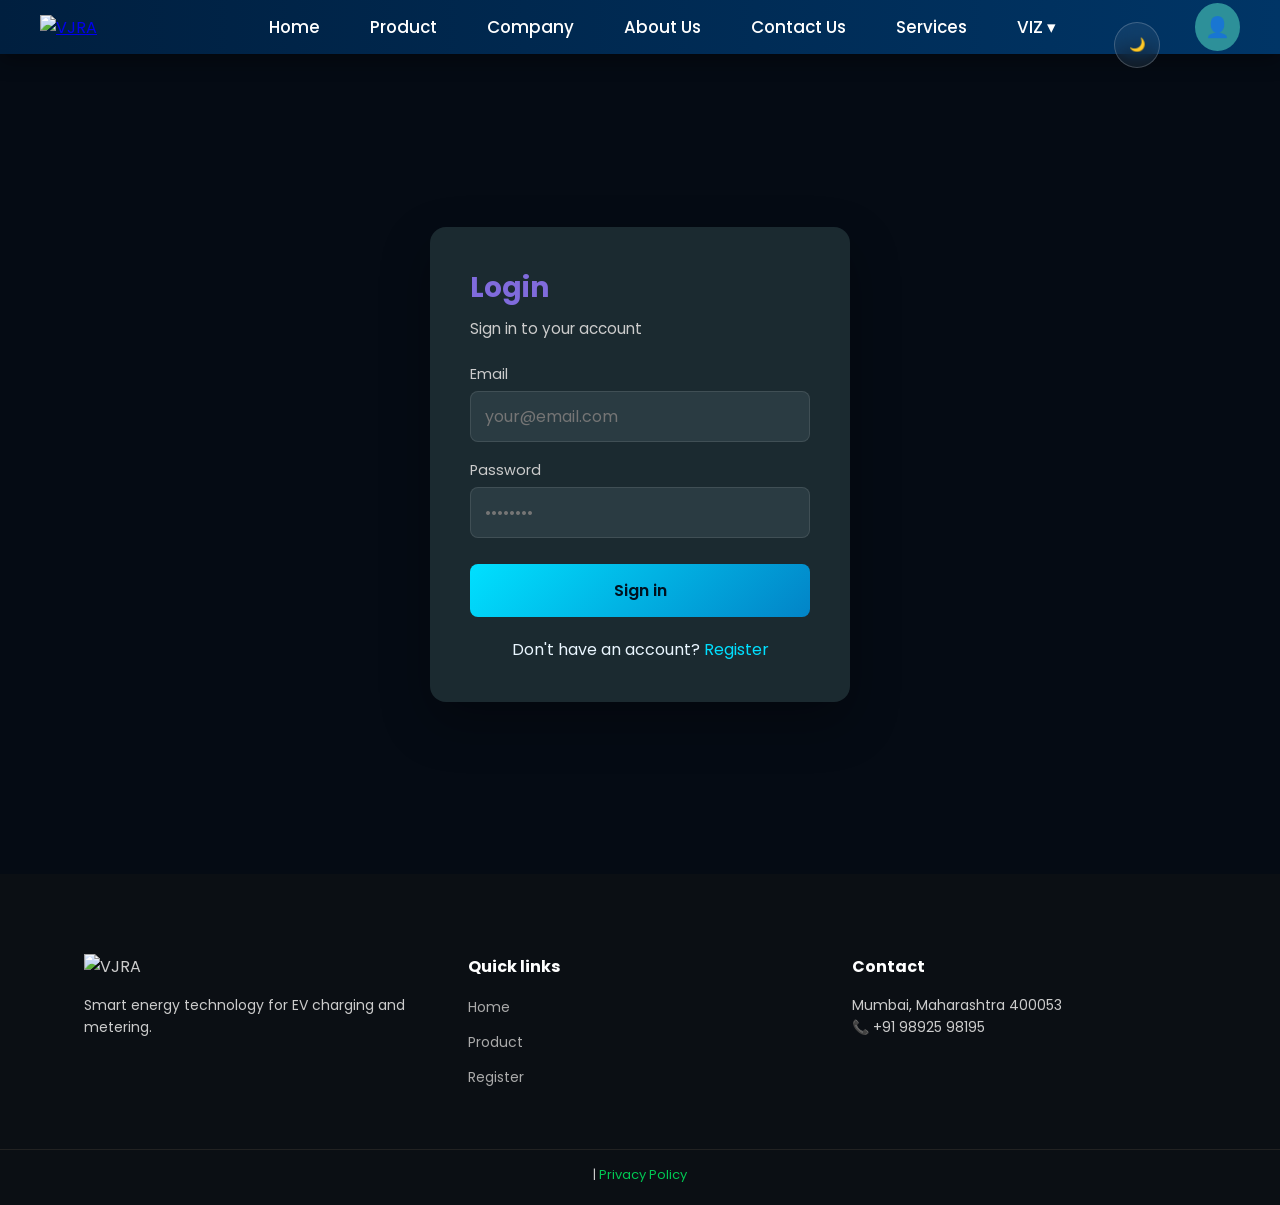
==== login.html @ e070938b "Add files via upload" ====
<!DOCTYPE html>
<html lang="en">
<head>
  <meta charset="UTF-8">
  <title>Login – VJRA Technologies</title>
  <meta name="viewport" content="width=device-width, initial-scale=1.0">
  <link href="https://fonts.googleapis.com/css2?family=Poppins:wght@300;400;600;700&display=swap" rel="stylesheet">
  <link rel="stylesheet" href="style.css">
  <style>
    .auth-page { min-height: calc(100vh - 80px); display: flex; align-items: center; justify-content: center; padding: 40px 20px; }
    .auth-box { width: 100%; max-width: 420px; background: var(--contact-box-bg); padding: 40px; border-radius: 16px; box-shadow: 0 20px 50px rgba(0,0,0,0.3); }
    .auth-box h1 { color: var(--contact-heading); margin-bottom: 8px; font-size: 1.75rem; }
    .auth-box p.sub { color: var(--contact-text); margin-bottom: 24px; font-size: 0.95rem; }
    .auth-box label { display: block; color: var(--contact-text); margin-bottom: 6px; font-size: 0.9rem; }
    .auth-box input { width: 100%; padding: 12px 14px; margin-bottom: 18px; border: 1px solid rgba(255,255,255,0.1); border-radius: 8px; background: var(--contact-input-bg); color: var(--contact-input-text); font-size: 1rem; box-sizing: border-box; }
    .auth-box input:focus { outline: none; border-color: var(--accent); }
    .auth-box button[type="submit"] { width: 100%; padding: 14px; border: none; border-radius: 8px; background: linear-gradient(135deg, #00e0ff, #0284c7); color: #00111f; font-weight: 600; font-size: 1rem; cursor: pointer; margin-top: 8px; }
    .auth-box button[type="submit"]:hover { opacity: 0.95; }
    .auth-link { text-align: center; margin-top: 20px; }
    .auth-link a { color: var(--accent); text-decoration: none; }
    .auth-link a:hover { text-decoration: underline; }
  </style>
</head>
<body>

<nav class="navbar">
  <div class="nav-left">
    <a href="index.html"><img src="./assets/logo.png" class="logo" alt="VJRA"></a>
    <ul class="nav-menu">
      <li><a href="index.html">Home</a></li>
      <li><a href="product.html">Product</a></li>
      <li><a href="#">Company</a></li>
      <li><a href="index.html#about">About Us</a></li>
      <li><a href="index.html#contact">Contact Us</a></li>
      <li><a href="index.html#services">Services</a></li>
      <li class="dropdown">
        <span class="drop-btn">VIZ ▾</span>
        <ul class="dropdown-menu">
          <li><a href="product.html#card">⚡ Charging Solution</a></li>
          <li><a href="product.html#card">📊 Smart Meter</a></li>
        </ul>
      </li>
    </ul>
    <div class="mobile-hamburger" id="hamburger"><span></span><span></span><span></span></div>
  </div>
  <button id="themeToggle" class="theme-toggle">🌙</button>
  <div class="user-menu">
    <span class="user-icon">👤</span>
    <div class="user-dropdown">
      <a href="login.html">🔐 Login</a>
      <a href="register.html">📝 Register</a>
    </div>
  </div>
</nav>

<main class="auth-page">
  <div class="auth-box">
    <h1>Login</h1>
    <p class="sub">Sign in to your account</p>
    <form action="#" method="post">
      <label for="login-email">Email</label>
      <input type="email" id="login-email" name="email" placeholder="your@email.com" required>
      <label for="login-password">Password</label>
      <input type="password" id="login-password" name="password" placeholder="••••••••" required>
      <button type="submit">Sign in</button>
    </form>
    <p class="auth-link">Don't have an account? <a href="register.html">Register</a></p>
  </div>
</main>

<footer class="footer">
  <div class="footer-container">
    <div class="footer-col">
      <img src="assets/logo.png" alt="VJRA" class="footer-logo" style="height:50px">
      <p>Smart energy technology for EV charging and metering.</p>
    </div>
    <div class="footer-col">
      <h4>Quick links</h4>
      <ul>
        <li><a href="index.html">Home</a></li>
        <li><a href="product.html">Product</a></li>
        <li><a href="register.html">Register</a></li>
      </ul>
    </div>
    <div class="footer-col">
      <h4>Contact</h4>
      <p>Mumbai, Maharashtra 400053<br>📞 +91 98925 98195</p>
    </div>
  </div>
  <div class="footer-bottom"><p>| <a href="#">Privacy Policy</a></p></div>
</footer>

<script src="navbar.js"></script>
</body>
</html>
---- style.css ----
/* ===== THEME VARIABLES ===== */
:root{
  --bg-main: #050b14;
  --bg-secondary: #020b1d;
  --bg-card: rgba(255,255,255,0.06);
  --text-main: #eaf6ff;
  --accent: #00e0ff;
  --nav-bg: linear-gradient(90deg,#001f3f,#003566);
  --nav-text: #ffffff;
  --footer-bg: #0b0f14;
  --footer-text: #ccc;
  --footer-heading: #ffffff;
  --footer-link: #aaa;
  --footer-link-hover: #00c853;
  --footer-border: #222;
  --contact-bg: transparent;
  --contact-text: #ccc;
  --contact-heading: #806bdc;
  --contact-box-bg: #1b2a30;
  --contact-input-bg: #2a3b42;
  --contact-input-text: #ffffff;
}


body.light{
  --bg-main: #f4f6f8;
  --bg-secondary: #ffffff;
  --bg-card: #ffffff;
  --text-main: #111111;
  --accent: #2d7ef7;
  --nav-bg: #ffffff;
  --nav-text: #111111;
  --footer-bg: #f1f3f5;
  --footer-text: #333;
  --footer-heading: #111;
  --footer-link: #555;
  --footer-link-hover: #2d7ef7;
  --footer-border: #ddd;
  --contact-bg: #f4f6f8;
  --contact-text: #444;
  --contact-heading: #2d7ef7;
  --contact-box-bg: #ffffff;
  --contact-input-bg: #eef2f6;
  --contact-input-text: #111111;

}
*{
  margin:0;
  padding:0;
  box-sizing:border-box;
  font-family:'Poppins',sans-serif;
}

body{
  background: var(--bg-main);
  color: var(--text-main);
}


/* HERO */
.hero{
  height:100vh;
  background:linear-gradient(135deg,#020b1d,#06204a);
}

.navbar{
  position: sticky;
  top: 0;
  z-index: 1000;
  padding: 12px 40px;
  display: flex;
  align-items: center;
  justify-content: space-between;
  background: var(--nav-bg);
   box-shadow: 0 6px 20px rgba(0,0,0,0.4);
}         

  
.nav-left{
  display:flex;
  align-items:center;
  gap:150px;   /* clean spacing between logo & menu */
}


/* LOGO */
.logo{
  height:60px;   /* reduced */
}
.nav-menu{
  list-style:none;
  display:flex;
  gap:50px;
  margin-left:22px;   
  align-items:center;
}

/* LINKS */

.nav-menu li a,
.drop-btn{
  color: var(--nav-text);
  text-decoration: none;
 font-size:1.05rem;
  font-weight:500;
 padding:8px 0; 
  transition:color 0.3s ease;
}

.nav-menu li a:hover,
.drop-btn:hover{
  color: var(--accent);
}


/* DROPDOWN */
.dropdown{
  position:relative;
}

.dropdown-menu{
  position:absolute;
  top:34px;
  left:0;
  background:rgba(0,0,0,0.75);
  backdrop-filter:blur(15px);
  border-radius:12px;
  padding:12px 0;
  width:220px;
  opacity:0;
  transform:translateY(10px);
  pointer-events:none;
  transition:0.4s ease;
}

.dropdown-menu li a{
  color: var(--nav-text);
 text-decoration:none;
}

.dropdown-menu li a:hover{
  color:#00e0ff;
}


.dropdown:hover .dropdown-menu{
  opacity:1;
  transform:translateY(0);
  pointer-events:auto;
}

/* TOGGLE BUTTON */
.theme-toggle {
  position: fixed;
  top: 22px;
  right: 120px;
  width: 46px;
  height: 46px;
  border-radius: 50%;
  background: var(--bg-card);
  backdrop-filter: blur(12px);
  border: 1px solid rgba(255,255,255,0.2);
  display: flex;
  align-items: center;
  justify-content: center;
  cursor: pointer;
  z-index: 2000;
  transition: 0.35s ease;
}

/* ICON STYLE */
.theme-toggle i {
  font-size: 20px;
  color: var(--accent);
  transition: 0.35s ease;
}

/* HOVER EFFECT */
.theme-toggle:hover {
  transform: scale(1.1);
  box-shadow: 0 0 18px rgba(0,224,255,0.6);
}

/* LIGHT MODE LOOK */
body.light .theme-toggle {
  background: #ffffff;
  border: 1px solid #ddd;
}

body.light .theme-toggle i {
  color: #2d7ef7;
}



/* USER LOGIN */
.user-menu{
  
  position:relative;
}

.user-icon{
  font-size:20px;
  cursor:pointer;
  color: var(--accent);
                 /* HIGH contrast */
  background:rgb(45, 144, 153);
  padding:10px;
  border-radius:50%;
  transition:0.3s ease;
}

.user-icon:hover{
  background:rgba(0,224,255,0.35);
  transform:scale(1.1);
}


.user-dropdown{
  position:absolute;
  right:0;
  top:38px;
  background:rgba(0, 0, 0, 0.75);
  backdrop-filter:blur(15px);
  border-radius:14px;
  padding:10px 0;
  width:160px;
  opacity:0;
  transform:scale(0.9);
  pointer-events:none;
  transition:0.35s ease;
}

.user-dropdown a{
  display:block;
  padding:10px 20px;
  color:#fff;
  text-decoration:none;
}

.user-dropdown a:hover{
  background:rgba(0,224,255,0.15);
}

/* ACTIVE LOGIN */
.user-menu.active .user-dropdown {
  opacity: 1;
  transform: scale(1);
  pointer-events: auto;
}

/* ================= HERO CAROUSEL ================= */
.hero-carousel {
  position: relative;
  height: 100vh;               /* Full immersive view */
  overflow: hidden;
  background: #000;
}

/* HERO: Car from left → center, then "Let's charge" above */
.hero-charge {
  position: relative;
  height: 100vh;
  min-height: 400px;
  background:
    linear-gradient(165deg, #030d1a 0%, #051428 25%, #0a1e3a 50%, #06204a 75%, #0d1525 100%);
  overflow: hidden;
  display: flex;
  align-items: center;
  justify-content: center;
}

/* Subtle grid texture */
.hero-charge::before {
  content: "";
  position: absolute;
  inset: 0;
  background-image:
    linear-gradient(rgba(0, 224, 255, 0.03) 1px, transparent 1px),
    linear-gradient(90deg, rgba(0, 224, 255, 0.03) 1px, transparent 1px);
  background-size: 80px 80px;
  pointer-events: none;
}

/* Soft glowing orbs */
.hero-charge::after {
  content: "";
  position: absolute;
  inset: 0;
  background:
    radial-gradient(ellipse 100% 80% at 20% 20%, rgba(0, 180, 255, 0.15) 0%, transparent 50%),
    radial-gradient(ellipse 90% 70% at 80% 70%, rgba(0, 224, 255, 0.12) 0%, transparent 50%),
    radial-gradient(ellipse 70% 60% at 50% 50%, rgba(34, 120, 180, 0.08) 0%, transparent 55%);
  pointer-events: none;
}

/* Extra glow layer – animated pulse (behind content) */
.hero-charge .hero-charge-inner::before {
  content: "";
  position: absolute;
  width: 120%;
  height: 120%;
  left: -10%;
  top: -10%;
  background: radial-gradient(ellipse 50% 40% at 50% 65%, rgba(0, 224, 255, 0.1) 0%, transparent 60%);
  pointer-events: none;
  z-index: 0;
  animation: heroGlowPulse 8s ease-in-out infinite;
}

@keyframes heroGlowPulse {
  0%, 100% { opacity: 0.7; transform: scale(1); }
  50% { opacity: 1; transform: scale(1.05); }
}

.hero-charge-inner {
  position: relative;
  width: 100%;
  height: 100%;
  max-width: 1200px;
  display: flex;
  flex-direction: column;
  align-items: center;
  justify-content: center;
  z-index: 1;
}

/* Vignette – darken edges for focus */
.hero-charge-inner::after {
  content: "";
  position: absolute;
  inset: 0;
  background: radial-gradient(ellipse 90% 80% at 50% 50%, transparent 40%, rgba(0, 5, 15, 0.5) 100%);
  pointer-events: none;
  z-index: 0;
}

.hero-charge-inner .hero-charge-text,
.hero-charge-inner .hero-charge-tagline,
.hero-charge-inner .hero-car-img {
  position: absolute;
  z-index: 2;
}

/* Car: starts left, drives to center and stops */
.hero-car-img {
  position: absolute;
  left: 50%;
  top: 55%;
  transform: translate(-50%, -50%);
  max-height: 50vh;
  width: auto;
  object-fit: contain;
  filter: drop-shadow(0 20px 40px rgba(0, 0, 0, 0.4));
  animation: carDriveToCenter 2.5s cubic-bezier(0.22, 1, 0.36, 1) forwards;
}

@keyframes carDriveToCenter {
  0% {
    left: -25%;
    transform: translate(-50%, -50%);
    opacity: 0.9;
  }
  75% {
    left: 50%;
    transform: translate(-50%, -50%);
    opacity: 1;
  }
  85% {
    left: 50%;
    transform: translate(-50%, -50%) scale(1.02);
    opacity: 1;
  }
  100% {
    left: 50%;
    transform: translate(-50%, -50%) scale(1);
    opacity: 1;
  }
}

/* "Let's charge" – above the car, appears after car stops */
.hero-charge-text {
  position: absolute;
  left: 50%;
  top: 28%;
  transform: translate(-50%, -50%);
  margin: 0;
  font-size: clamp(3rem, 7vw, 5rem);
  font-weight: 800;
  letter-spacing: -0.02em;
  line-height: 1.1;
  background: linear-gradient(135deg, #fff 0%, #b8e6ff 40%, #00e0ff 100%);
  -webkit-background-clip: text;
  -webkit-text-fill-color: transparent;
  background-clip: text;
  text-shadow: none;
  filter: drop-shadow(0 0 30px rgba(0, 224, 255, 0.4));
  opacity: 0;
  animation: textReveal 1s ease-out 2.2s forwards;
}

.hero-charge-tagline {
  position: absolute;
  left: 50%;
  top: 38%;
  transform: translate(-50%, -50%);
  margin: 0;
  font-size: clamp(1rem, 2vw, 1.25rem);
  font-weight: 500;
  letter-spacing: 0.2em;
  text-transform: uppercase;
  color: rgba(255, 255, 255, 0.75);
  opacity: 0;
  animation: textReveal 0.8s ease-out 2.6s forwards;
}

@keyframes textReveal {
  from {
    opacity: 0;
    transform: translate(-50%, -45%);
  }
  to {
    opacity: 1;
    transform: translate(-50%, -50%);
  }
}

@media (max-width: 768px) {
  .hero-car-img {
    max-height: 42vh;
    top: 58%;
  }
  .hero-charge-text {
    top: 26%;
    font-size: clamp(2.25rem, 9vw, 3rem);
  }
  .hero-charge-tagline {
    top: 36%;
    font-size: 0.85rem;
    letter-spacing: 0.15em;
  }
}

/* Legacy hero (scroll-wrap) – kept for script compatibility if needed */
.scroll-wrap {
  height: 200vh;
}

.hero {
  position: sticky;
  top: 0;
  height: 100vh;
  overflow: hidden;
}

/* Panels */
.panel {
  position: absolute;
  top: 0;
  height: 100%;
  overflow: hidden;
  transition: none;
}

.panel img {
  width: 100%;
  height: 100%;
  object-fit: cover;
}

/* Initial split */
.fossil {
  left: 0;
  width: 50%;
  z-index: 2;
}

.green {
  right: 0;
  width: 50%;
  z-index: 1;
}


/* Text */
.caption {
  position: absolute;
  bottom: 12%;
  max-width: 360px;
  color: #fff;
}

.caption.left {
  left: 8%;
  color:rgb(15, 168, 210); /* Purple text color */

}

.caption.right {
  right: 8%;
  text-align: right;
}

.caption h1 {
  font-size: 3.2rem;
   
}

.caption p {
  opacity: 0.85;
  margin-top: 8px;
  color:white; /* Purple text color */
}

.caption.right h1 {
 font-size: 50px;
  font-weight: 900;
  color: #048117; /* cool blue */
  text-shadow:
    0 0 10px rgba(111,168,255,0.6),
    0 0 20px rgba(111,168,255,0.4);
}



/* Next section */
.after {
  height: 100vh;
  background: #f4f4f4;
  color: #000;
  display: flex;
  align-items: center;
  justify-content: center;
}


/* REMOVE DARK BOX FROM GREEN ENERGY TEXT */
.green .caption {
  background: none !important;
  padding: 0 !important;
  border-radius: 0 !important;
  box-shadow: none !important;
}

/* BUTTON */
.btn-primary {
  display: inline-block;
  padding: 14px 34px;
  background: #00d1ff;
  color: #00111f;
  text-decoration: none;
  font-weight: 600;
  border-radius: 30px;
  transition: 0.3s ease;
}

.btn-primary:hover {
  background: #ffffff;
  transform: translateY(-2px);
}

/* FADE-UP ANIMATION */
@keyframes fadeUp {
  from {
    opacity: 0;
    transform: translateY(-40%);
  }
  to {
    opacity: 1;
    transform: translateY(-50%);
  }
}

/* ================= DOTS ================= */
.carousel-dots {
  position: absolute;
  bottom: 32px;
  left: 50%;
  transform: translateX(-50%);
  z-index: 10;
}

.carousel-dots .dot {
  height: 10px;
  width: 10px;
  background: rgba(255,255,255,0.4);
  border-radius: 50%;
  display: inline-block;
  margin: 0 6px;
  transition: 0.3s;
}

.carousel-dots .dot.active {
  background: #00d1ff;
  transform: scale(1.3);
}

/* ================= SCROLL INDICATOR ================= */
.scroll-indicator {
  position: absolute;
  bottom: -90px;
  left: 50%;
  transform: translateX(-50%);
}

.scroll-indicator span {
  width: 22px;
  height: 36px;
  border: 2px solid #fff;
  border-radius: 20px;
  display: block;
  position: relative;
}

.scroll-indicator span::after {
  content: "";
  width: 4px;
  height: 8px;
  background: #fff;
  position: absolute;
  left: 50%;
  top: 6px;
  transform: translateX(-50%);
  border-radius: 4px;
  animation: scrollDown 1.5s infinite;
}

@keyframes scrollDown {
  0% { opacity: 0; top: 6px; }
  50% { opacity: 1; }
  100% { opacity: 0; top: 20px; }
}

/* ================= SMOOTH SCROLL ================= */
html {
  scroll-behavior: auto;
}

#contact {
  scroll-margin-top: 100px; /* navbar offset */
}

 /* ================= RESPONSIVE ================= */ 
@media (max-width: 768px) {
  .carousel-content {
    left: 20px;
    max-width: 90%;
  }

  .carousel-content h1 {
    font-size: 2.4rem;
  }

  .carousel-content p {
    font-size: 1rem;
  } 

}


/* SECTION */
.section{
  padding:90px 10%;
  text-align:center;
}

.section h2{
  font-size:2.2rem;
  margin-bottom:40px;
  color: var(--accent);

}

.section.dark{
  background: var(--bg-secondary);
}


/* CARDS */
.card-grid{
  display:grid;
  grid-template-columns:repeat(auto-fit,minmax(260px,1fr));
  gap:30px;
}

.card{
  background: var(--bg-card);
  position: relative;      /* 🔥 REQUIRED */
  overflow: hidden;  
}

.card img{
  width:60px;
  margin-bottom:20px;
}

.card h3{
  color: var(--accent);

  margin-bottom:10px;
}

.card:hover{
  transform:translateY(-12px) scale(1.03);
  box-shadow:0 0 40px rgba(0,224,255,0.4);
}

/* GLOW EFFECT */
.glow::before{
  content:'';
  position:absolute;
  inset:-2px;
  background:linear-gradient(45deg,#00e0ff,#4facfe,#00e0ff);
  z-index:-1;
  filter:blur(15px);
  opacity:0;
  transition:0.4s;
}

.glow:hover::before{
  opacity:1;
}


/* ANIMATION */
.animate{
  opacity:0;
  transform:translateY(40px);
  transition:1s;
}

.animate.show{
  opacity:1;
  transform:translateY(0);
}

/* Contact Section */
.contact-section {
    display: flex;
    padding: 60px;
    gap: 40px;
    background: var(--contact-bg);
    color: var(--contact-text);
}

.left {
    flex: 1;
}

.left h1 {
    font-size: 42px;
    color: #806bdc;
    color: var(--contact-heading);
}

.left p {
    margin: 15px 0 30px;
    color: #ccc;
    color: var(--contact-text);
}

.info-box {
    margin-bottom: 25px;
    
}

.info-box h3 {
    color: #806bdc;
    margin-bottom: 8px;
    color: var(--contact-heading);
}

.info-box p {
    font-size: 14px;
    color: #ddd;
    color: var(--contact-text);
}

/* Form */
.right {
    flex: 1;
    background: #1b2a30;
    padding: 40px;
    border-radius: 12px;
    background: var(--contact-box-bg);
}

.right h2 {
    color: #806bdc;
    margin-bottom: 20px;
}

form input,
form textarea {
    width: 100%;
    padding: 12px;
    margin-bottom: 15px;
    border: none;
    border-radius: 6px;
    background: #2a3b42;
    color: #fff;
    background: var(--contact-input-bg);
  color: var(--contact-input-text);
}

form textarea {
    resize: none;
    height: 100px;
}

form button {
    width: 100%;
    padding: 12px;
    border: none;
    border-radius: 25px;
    background: linear-gradient(90deg, #4e35c9, #c13a7e);
    color: #fff;
    font-size: 16px;
    cursor: pointer;
}

/* Responsive */
@media (max-width: 900px) {
    .contact-section {
        flex-direction: column;
    }

    header {
        flex-direction: column;
        gap: 10px;
    }
}

/* footer */
.footer {
  background-color: #0b0f14;
  color: #ccc;
  padding: 60px 0 20px;
  font-family: Arial, sans-serif;
  background-color: var(--footer-bg);
  color: var(--footer-text);
}

.footer-container {
  width: 90%;
  margin: auto;
  display: flex;
  flex-wrap: wrap;
  justify-content: space-between;

}

.footer-col {
  flex: 1 1 200px;
  margin: 20px;
}

.footer-logo {
  width: 140px;
  margin-bottom: 15px;
}

.footer-col h4 {
  color: #fff;
  margin-bottom: 15px;
  font-size: 16px;
  color: var(--footer-heading);

}

.footer-col p {
  font-size: 14px;
  line-height: 1.6;
  color: var(--footer-text);
}

.footer-col ul {
  list-style: none;
  padding: 0;
}

.footer-col ul li {
  margin-bottom: 10px;
   color: var(--footer-link);
}

.footer-col ul li a {
  color: #aaa;
  text-decoration: none;
  font-size: 14px;
}

.footer-col ul li a:hover {
  color: #00c853;
  color: var(--footer-link-hover);
}


.footer-bottom {
  text-align: center;
  border-top: 1px solid #222;
  margin-top: 30px;
  padding-top: 15px;
  font-size: 13px;
  border-top: 1px solid var(--footer-border);
  color: var(--footer-text);
}

.footer-bottom a {
  color: #00c853;
  text-decoration: none;
  color: var(--footer-link-hover);
}


/* ==============product page============== */
 /* add to cart icon */
 .floating-cart-wrapper{
  position:fixed;
  bottom:30px;
  right:30px;
  z-index:999;
}

/* MAIN BUTTON */
.floating-cart{
  width:62px;
  height:62px;
  border-radius:50%;
  border:none;
  background: linear-gradient(145deg, #0ea5e9, #0284c7);
  color:#fff;
  font-size:24px;
  cursor:pointer;
  display:flex;
  align-items:center;
  justify-content:center;

  box-shadow:
    0 15px 40px rgba(0,150,255,0.6),
    inset 0 0 12px rgba(255,255,255,0.15);

  transition: all 0.3s ease;
  animation: pulse 2.5s infinite;
}

/* HOVER */
.floating-cart:hover{
  transform: translateY(-5px) scale(1.08);
  box-shadow:
    0 20px 55px rgba(0,180,255,0.9),
    inset 0 0 18px rgba(255,255,255,0.25);
}

/* CLICK */
.floating-cart:active{
  transform: scale(0.9);
}

/* CART COUNT BADGE */
.cart-badge{
  position:absolute;
  top:-6px;
  right:-6px;
  width:22px;
  height:22px;
  background:#ef4444;
  color:#fff;
  font-size:12px;
  font-weight:600;
  border-radius:50%;
  display:flex;
  align-items:center;
  justify-content:center;
  box-shadow:0 4px 12px rgba(0,0,0,0.5);
}

/* PULSE ANIMATION */
@keyframes pulse{
  0%{
    box-shadow:0 0 0 0 rgba(0,198,255,0.6);
  }
  70%{
    box-shadow:0 0 0 18px rgba(0,198,255,0);
  }
  100%{
    box-shadow:0 0 0 0 rgba(0,198,255,0);
  }
}



/* HERO */

.hero-bg{
  width:100%;
  height:60vh;
  background-image: url("./assets/ev-graphic.png.png"); /* your image path */
  background-size: cover;
  background-position: center;
  background-repeat: no-repeat;
  position: relative;
  display: flex;
  align-items: center;
  padding-left: 80px;
}

/* Optional overlay for better text readability */
.hero-bg::before{
  content:"";
  position:absolute;
  top:0;
  left:0;
  width:100%;
  height:100%;
  background: rgba(0,40,80,0.35);
}

.hero-content{
  position: relative;
  max-width: 500px;
  color: #ffffff;
}

.hero-content h1{
  font-size: 48px;
  font-weight: 700;
  margin-bottom: 12px;
}

.hero-content p{
  font-size: 18px;
  color: #dcefff;
}


/* TABS */
.tabs{
  display:flex;
  justify-content:center;
  gap:50px;
  background:#fff;
  padding:22px;
}

.tabs button{
  background:none;
  border:none;
  font-size:16px;
  cursor:pointer;
  color:#555;
  position:relative;
}

.tabs button.active{
  color:#2dff57;
  font-weight:600;
}

.tabs button.active::after{
  content:"";
  position:absolute;
  left:0;
  bottom:-10px;
  width:100%;
  height:3px;
  background:#2dff57;
}

/* FILTER BAR */
.filters{
  display:flex;
  justify-content:space-between;
  align-items:center;
  padding:30px 60px;
  background:#f7f7f7;
}

.filter-btn{
  padding:10px 16px;
  border-radius:10px;
  border:none;
  background:#fff;
  cursor:pointer;
  box-shadow:0 2px 10px rgba(0,0,0,0.1);
}

.filters input{
  width:40%;
  padding:12px 18px;
  border-radius:25px;
  border:1px solid #ddd;
  outline:none;
}

.filters select{
  padding:12px 16px;
  border-radius:10px;
  border:1px solid #ddd;
}


/* ================= MOBILE NAVBAR ================= */
.mobile-hamburger{
  display:none;
  flex-direction:column;
  gap:6px;
  cursor:pointer;
}

.mobile-hamburger span{
  width:26px;
  height:3px;
  background: var(--nav-text);
  border-radius:3px;
  transition:0.3s ease;
}

/* HAMBURGER ANIMATION */
.mobile-hamburger.active span:nth-child(1){
  transform:translateY(9px) rotate(45deg);
}
.mobile-hamburger.active span:nth-child(2){
  opacity:0;
}
.mobile-hamburger.active span:nth-child(3){
  transform:translateY(-9px) rotate(-45deg);
}

/* ================= MOBILE VIEW ================= */
@media (max-width: 900px){

  .mobile-hamburger{
    display:flex;
  }

  /* hide desktop menu */
  .nav-menu{
    position:fixed;
    top:80px;
    left:-100%;
    width:100%;
    height:calc(100vh - 80px);
    background: var(--bg-secondary);
    flex-direction:column;
    gap:24px;
    padding:30px 20px;
    transition:0.4s ease;
    z-index:999;
  }

  .nav-menu.active{
    left:0;
  }

  .nav-menu li a,
  .drop-btn{
    font-size:1.2rem;
  }

  /* 🔴 HIDE USER ICON ON MOBILE */
  .user-menu{
    display:none;
  }

  /* 🔴 HIDE THEME TOGGLE ON MOBILE */
  .theme-toggle{
    display:none;
  }

  /* NAV ALIGN */
  .navbar{
    padding:12px 20px;
  }

  .nav-left{
    gap:20px;
  }
}
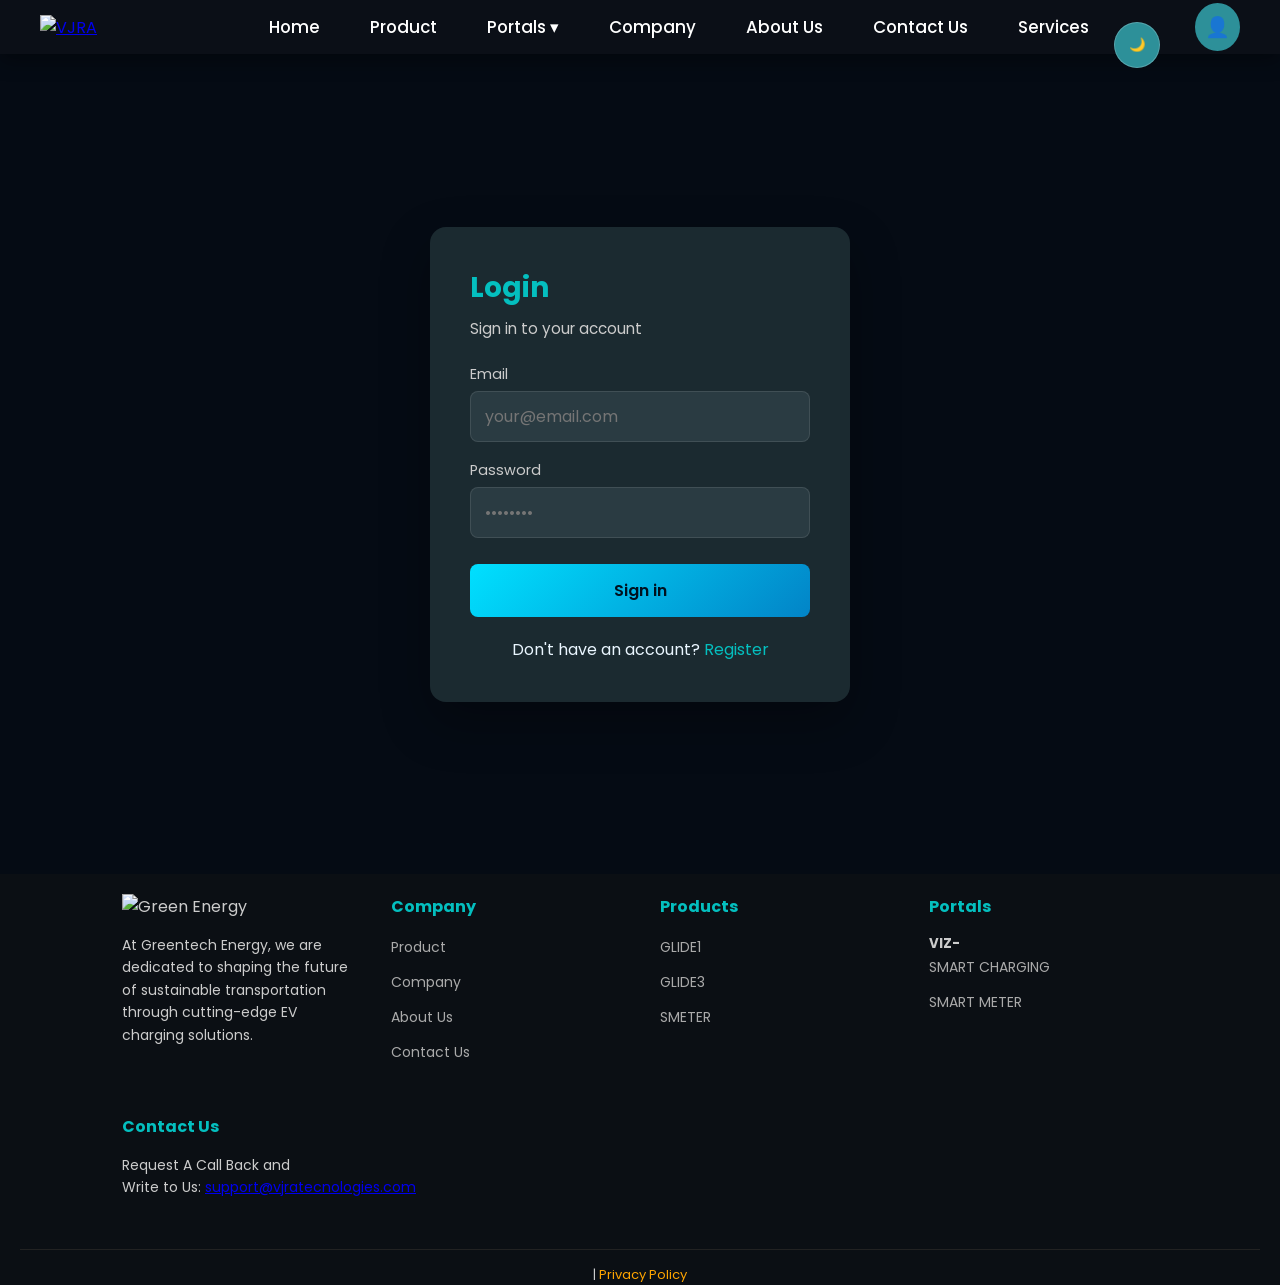
==== commit a26bf49b: "Add files via upload" ====
--- a/login.html
+++ b/login.html
@@ -28,18 +28,23 @@
     <a href="index.html"><img src="./assets/logo.png" class="logo" alt="VJRA"></a>
     <ul class="nav-menu">
       <li><a href="index.html">Home</a></li>
-      <li><a href="product.html">Product</a></li>
+
+      <li> <a href ="product.html">Product</a></li>
+
+      <li class="dropdown">
+        <span class="drop-btn">Portals ▾</span>
+        <ul class="dropdown-menu">
+          <li><a href="#">SMART CHARGING</a></li>
+          <li><a href="#">SMART METER</a></li>
+        </ul>
+      </li>
+
       <li><a href="#">Company</a></li>
       <li><a href="index.html#about">About Us</a></li>
-      <li><a href="index.html#contact">Contact Us</a></li>
+
+       <li> <a href ="contact.html">Contact Us</a></li>
+
       <li><a href="index.html#services">Services</a></li>
-      <li class="dropdown">
-        <span class="drop-btn">VIZ ▾</span>
-        <ul class="dropdown-menu">
-          <li><a href="product.html#card">⚡ Charging Solution</a></li>
-          <li><a href="product.html#card">📊 Smart Meter</a></li>
-        </ul>
-      </li>
     </ul>
     <div class="mobile-hamburger" id="hamburger"><span></span><span></span><span></span></div>
   </div>
@@ -68,27 +73,71 @@
   </div>
 </main>
 
-<footer class="footer">
-  <div class="footer-container">
+<footer class="footer" style=" padding: 0 20px;">
+  <div class="footer-container" style="padding: 0 20px;">
+
+    <!-- Company Info -->
     <div class="footer-col">
-      <img src="assets/logo.png" alt="VJRA" class="footer-logo" style="height:50px">
-      <p>Smart energy technology for EV charging and metering.</p>
+      <img src="./assets/logo.png" alt="Green Energy" class="footer-logo">
+      <p>
+        At Greentech Energy, we are dedicated to shaping the future of sustainable
+        transportation through cutting-edge EV charging solutions.
+      </p>
     </div>
+
+    <!-- Company Links -->
     <div class="footer-col">
-      <h4>Quick links</h4>
+      <h4>Company</h4>
       <ul>
-        <li><a href="index.html">Home</a></li>
-        <li><a href="product.html">Product</a></li>
-        <li><a href="register.html">Register</a></li>
+        <li><a href="#">Product</a></li>
+        <li><a href="#">Company</a></li>
+        <li><a href="./index.html">About Us</a></li>
+        
+        <li><a href="contact.html">Contact Us</a></li>
       </ul>
     </div>
+
+    <!-- Products -->
     <div class="footer-col">
-      <h4>Contact</h4>
-      <p>Mumbai, Maharashtra 400053<br>📞 +91 98925 98195</p>
+      <h4>Products</h4>
+      <ul>
+        <li><a href="prod1.html">GLIDE1</a></li>
+        <li><a href="prod2.html">GLIDE3</a></li>
+        <li><a href="prod3.html">SMETER</a></li>
+      </ul>
     </div>
+
+    <!-- Partner -->
+    <div class="footer-col">
+      <h4>Portals</h4>
+     
+      
+      <h5>VIZ-</h5>
+      <ul>
+        <li><a href=".html">SMART CHARGING</a></li>
+       
+        <li><a href=".html">SMART METER</a></li>
+      </ul>
+      </p>
+    </div> 
+
+    <!-- Contact -->
+    <div class="footer-col">
+      <h4>Contact Us</h4>
+      <p>
+       Request A Call Back and <br>
+       Write to Us: <a href="mailto:support@vjratecnologies.com">support@vjratecnologies.com</a>
+
+      
+    </div>
+
   </div>
-  <div class="footer-bottom"><p>| <a href="#">Privacy Policy</a></p></div>
+
+  <div class="footer-bottom">
+    <p>| <a href="#">Privacy Policy</a></p>
+  </div>
 </footer>
+<script src="script.js"></script>
 
 <script src="navbar.js"></script>
 </body>
--- a/style.css
+++ b/style.css
@@ -1,1179 +1,1533 @@
-/* ===== THEME VARIABLES ===== */
-:root{
-  --bg-main: #050b14;
-  --bg-secondary: #020b1d;
-  --bg-card: rgba(255,255,255,0.06);
-  --text-main: #eaf6ff;
-  --accent: #00e0ff;
-  --nav-bg: linear-gradient(90deg,#001f3f,#003566);
-  --nav-text: #ffffff;
-  --footer-bg: #0b0f14;
-  --footer-text: #ccc;
-  --footer-heading: #ffffff;
-  --footer-link: #aaa;
-  --footer-link-hover: #00c853;
-  --footer-border: #222;
-  --contact-bg: transparent;
-  --contact-text: #ccc;
-  --contact-heading: #806bdc;
-  --contact-box-bg: #1b2a30;
-  --contact-input-bg: #2a3b42;
-  --contact-input-text: #ffffff;
-}
-
-
-body.light{
-  --bg-main: #f4f6f8;
-  --bg-secondary: #ffffff;
-  --bg-card: #ffffff;
-  --text-main: #111111;
-  --accent: #2d7ef7;
-  --nav-bg: #ffffff;
-  --nav-text: #111111;
-  --footer-bg: #f1f3f5;
-  --footer-text: #333;
-  --footer-heading: #111;
-  --footer-link: #555;
-  --footer-link-hover: #2d7ef7;
-  --footer-border: #ddd;
-  --contact-bg: #f4f6f8;
-  --contact-text: #444;
-  --contact-heading: #2d7ef7;
-  --contact-box-bg: #ffffff;
-  --contact-input-bg: #eef2f6;
-  --contact-input-text: #111111;
-
-}
-*{
-  margin:0;
-  padding:0;
-  box-sizing:border-box;
-  font-family:'Poppins',sans-serif;
-}
-
-body{
-  background: var(--bg-main);
-  color: var(--text-main);
-}
-
-
-/* HERO */
-.hero{
-  height:100vh;
-  background:linear-gradient(135deg,#020b1d,#06204a);
-}
-
-.navbar{
-  position: sticky;
-  top: 0;
-  z-index: 1000;
-  padding: 12px 40px;
-  display: flex;
-  align-items: center;
-  justify-content: space-between;
-  background: var(--nav-bg);
-   box-shadow: 0 6px 20px rgba(0,0,0,0.4);
-}         
-
-  
-.nav-left{
-  display:flex;
-  align-items:center;
-  gap:150px;   /* clean spacing between logo & menu */
-}
-
-
-/* LOGO */
-.logo{
-  height:60px;   /* reduced */
-}
-.nav-menu{
-  list-style:none;
-  display:flex;
-  gap:50px;
-  margin-left:22px;   
-  align-items:center;
-}
-
-/* LINKS */
-
-.nav-menu li a,
-.drop-btn{
-  color: var(--nav-text);
-  text-decoration: none;
- font-size:1.05rem;
-  font-weight:500;
- padding:8px 0; 
-  transition:color 0.3s ease;
-}
-
-.nav-menu li a:hover,
-.drop-btn:hover{
-  color: var(--accent);
-}
-
-
-/* DROPDOWN */
-.dropdown{
-  position:relative;
-}
-
-.dropdown-menu{
-  position:absolute;
-  top:34px;
-  left:0;
-  background:rgba(0,0,0,0.75);
-  backdrop-filter:blur(15px);
-  border-radius:12px;
-  padding:12px 0;
-  width:220px;
-  opacity:0;
-  transform:translateY(10px);
-  pointer-events:none;
-  transition:0.4s ease;
-}
-
-.dropdown-menu li a{
-  color: var(--nav-text);
- text-decoration:none;
-}
-
-.dropdown-menu li a:hover{
-  color:#00e0ff;
-}
-
-
-.dropdown:hover .dropdown-menu{
-  opacity:1;
-  transform:translateY(0);
-  pointer-events:auto;
-}
-
-/* TOGGLE BUTTON */
-.theme-toggle {
-  position: fixed;
-  top: 22px;
-  right: 120px;
-  width: 46px;
-  height: 46px;
-  border-radius: 50%;
-  background: var(--bg-card);
-  backdrop-filter: blur(12px);
-  border: 1px solid rgba(255,255,255,0.2);
-  display: flex;
-  align-items: center;
-  justify-content: center;
-  cursor: pointer;
-  z-index: 2000;
-  transition: 0.35s ease;
-}
-
-/* ICON STYLE */
-.theme-toggle i {
-  font-size: 20px;
-  color: var(--accent);
-  transition: 0.35s ease;
-}
-
-/* HOVER EFFECT */
-.theme-toggle:hover {
-  transform: scale(1.1);
-  box-shadow: 0 0 18px rgba(0,224,255,0.6);
-}
-
-/* LIGHT MODE LOOK */
-body.light .theme-toggle {
-  background: #ffffff;
-  border: 1px solid #ddd;
-}
-
-body.light .theme-toggle i {
-  color: #2d7ef7;
-}
-
-
-
-/* USER LOGIN */
-.user-menu{
-  
-  position:relative;
-}
-
-.user-icon{
-  font-size:20px;
-  cursor:pointer;
-  color: var(--accent);
-                 /* HIGH contrast */
-  background:rgb(45, 144, 153);
-  padding:10px;
-  border-radius:50%;
-  transition:0.3s ease;
-}
-
-.user-icon:hover{
-  background:rgba(0,224,255,0.35);
-  transform:scale(1.1);
-}
-
-
-.user-dropdown{
-  position:absolute;
-  right:0;
-  top:38px;
-  background:rgba(0, 0, 0, 0.75);
-  backdrop-filter:blur(15px);
-  border-radius:14px;
-  padding:10px 0;
-  width:160px;
-  opacity:0;
-  transform:scale(0.9);
-  pointer-events:none;
-  transition:0.35s ease;
-}
-
-.user-dropdown a{
-  display:block;
-  padding:10px 20px;
-  color:#fff;
-  text-decoration:none;
-}
-
-.user-dropdown a:hover{
-  background:rgba(0,224,255,0.15);
-}
-
-/* ACTIVE LOGIN */
-.user-menu.active .user-dropdown {
-  opacity: 1;
-  transform: scale(1);
-  pointer-events: auto;
-}
-
-/* ================= HERO CAROUSEL ================= */
-.hero-carousel {
-  position: relative;
-  height: 100vh;               /* Full immersive view */
-  overflow: hidden;
-  background: #000;
-}
-
-/* HERO: Car from left → center, then "Let's charge" above */
-.hero-charge {
-  position: relative;
-  height: 100vh;
-  min-height: 400px;
-  background:
-    linear-gradient(165deg, #030d1a 0%, #051428 25%, #0a1e3a 50%, #06204a 75%, #0d1525 100%);
-  overflow: hidden;
-  display: flex;
-  align-items: center;
-  justify-content: center;
-}
-
-/* Subtle grid texture */
-.hero-charge::before {
-  content: "";
-  position: absolute;
-  inset: 0;
-  background-image:
-    linear-gradient(rgba(0, 224, 255, 0.03) 1px, transparent 1px),
-    linear-gradient(90deg, rgba(0, 224, 255, 0.03) 1px, transparent 1px);
-  background-size: 80px 80px;
-  pointer-events: none;
-}
-
-/* Soft glowing orbs */
-.hero-charge::after {
-  content: "";
-  position: absolute;
-  inset: 0;
-  background:
-    radial-gradient(ellipse 100% 80% at 20% 20%, rgba(0, 180, 255, 0.15) 0%, transparent 50%),
-    radial-gradient(ellipse 90% 70% at 80% 70%, rgba(0, 224, 255, 0.12) 0%, transparent 50%),
-    radial-gradient(ellipse 70% 60% at 50% 50%, rgba(34, 120, 180, 0.08) 0%, transparent 55%);
-  pointer-events: none;
-}
-
-/* Extra glow layer – animated pulse (behind content) */
-.hero-charge .hero-charge-inner::before {
-  content: "";
-  position: absolute;
-  width: 120%;
-  height: 120%;
-  left: -10%;
-  top: -10%;
-  background: radial-gradient(ellipse 50% 40% at 50% 65%, rgba(0, 224, 255, 0.1) 0%, transparent 60%);
-  pointer-events: none;
-  z-index: 0;
-  animation: heroGlowPulse 8s ease-in-out infinite;
-}
-
-@keyframes heroGlowPulse {
-  0%, 100% { opacity: 0.7; transform: scale(1); }
-  50% { opacity: 1; transform: scale(1.05); }
-}
-
-.hero-charge-inner {
-  position: relative;
-  width: 100%;
-  height: 100%;
-  max-width: 1200px;
-  display: flex;
-  flex-direction: column;
-  align-items: center;
-  justify-content: center;
-  z-index: 1;
-}
-
-/* Vignette – darken edges for focus */
-.hero-charge-inner::after {
-  content: "";
-  position: absolute;
-  inset: 0;
-  background: radial-gradient(ellipse 90% 80% at 50% 50%, transparent 40%, rgba(0, 5, 15, 0.5) 100%);
-  pointer-events: none;
-  z-index: 0;
-}
-
-.hero-charge-inner .hero-charge-text,
-.hero-charge-inner .hero-charge-tagline,
-.hero-charge-inner .hero-car-img {
-  position: absolute;
-  z-index: 2;
-}
-
-/* Car: starts left, drives to center and stops */
-.hero-car-img {
-  position: absolute;
-  left: 50%;
-  top: 55%;
-  transform: translate(-50%, -50%);
-  max-height: 50vh;
-  width: auto;
-  object-fit: contain;
-  filter: drop-shadow(0 20px 40px rgba(0, 0, 0, 0.4));
-  animation: carDriveToCenter 2.5s cubic-bezier(0.22, 1, 0.36, 1) forwards;
-}
-
-@keyframes carDriveToCenter {
-  0% {
-    left: -25%;
-    transform: translate(-50%, -50%);
-    opacity: 0.9;
-  }
-  75% {
-    left: 50%;
-    transform: translate(-50%, -50%);
-    opacity: 1;
-  }
-  85% {
-    left: 50%;
-    transform: translate(-50%, -50%) scale(1.02);
-    opacity: 1;
-  }
-  100% {
-    left: 50%;
-    transform: translate(-50%, -50%) scale(1);
-    opacity: 1;
-  }
-}
-
-/* "Let's charge" – above the car, appears after car stops */
-.hero-charge-text {
-  position: absolute;
-  left: 50%;
-  top: 28%;
-  transform: translate(-50%, -50%);
-  margin: 0;
-  font-size: clamp(3rem, 7vw, 5rem);
-  font-weight: 800;
-  letter-spacing: -0.02em;
-  line-height: 1.1;
-  background: linear-gradient(135deg, #fff 0%, #b8e6ff 40%, #00e0ff 100%);
-  -webkit-background-clip: text;
-  -webkit-text-fill-color: transparent;
-  background-clip: text;
-  text-shadow: none;
-  filter: drop-shadow(0 0 30px rgba(0, 224, 255, 0.4));
-  opacity: 0;
-  animation: textReveal 1s ease-out 2.2s forwards;
-}
-
-.hero-charge-tagline {
-  position: absolute;
-  left: 50%;
-  top: 38%;
-  transform: translate(-50%, -50%);
-  margin: 0;
-  font-size: clamp(1rem, 2vw, 1.25rem);
-  font-weight: 500;
-  letter-spacing: 0.2em;
-  text-transform: uppercase;
-  color: rgba(255, 255, 255, 0.75);
-  opacity: 0;
-  animation: textReveal 0.8s ease-out 2.6s forwards;
-}
-
-@keyframes textReveal {
-  from {
-    opacity: 0;
-    transform: translate(-50%, -45%);
-  }
-  to {
-    opacity: 1;
-    transform: translate(-50%, -50%);
-  }
-}
-
-@media (max-width: 768px) {
-  .hero-car-img {
-    max-height: 42vh;
-    top: 58%;
-  }
-  .hero-charge-text {
-    top: 26%;
-    font-size: clamp(2.25rem, 9vw, 3rem);
-  }
-  .hero-charge-tagline {
-    top: 36%;
-    font-size: 0.85rem;
-    letter-spacing: 0.15em;
-  }
-}
-
-/* Legacy hero (scroll-wrap) – kept for script compatibility if needed */
-.scroll-wrap {
-  height: 200vh;
-}
-
-.hero {
-  position: sticky;
-  top: 0;
-  height: 100vh;
-  overflow: hidden;
-}
-
-/* Panels */
-.panel {
-  position: absolute;
-  top: 0;
-  height: 100%;
-  overflow: hidden;
-  transition: none;
-}
-
-.panel img {
-  width: 100%;
-  height: 100%;
-  object-fit: cover;
-}
-
-/* Initial split */
-.fossil {
-  left: 0;
-  width: 50%;
-  z-index: 2;
-}
-
-.green {
-  right: 0;
-  width: 50%;
-  z-index: 1;
-}
-
-
-/* Text */
-.caption {
-  position: absolute;
-  bottom: 12%;
-  max-width: 360px;
-  color: #fff;
-}
-
-.caption.left {
-  left: 8%;
-  color:rgb(15, 168, 210); /* Purple text color */
-
-}
-
-.caption.right {
-  right: 8%;
-  text-align: right;
-}
-
-.caption h1 {
-  font-size: 3.2rem;
-   
-}
-
-.caption p {
-  opacity: 0.85;
-  margin-top: 8px;
-  color:white; /* Purple text color */
-}
-
-.caption.right h1 {
- font-size: 50px;
-  font-weight: 900;
-  color: #048117; /* cool blue */
-  text-shadow:
-    0 0 10px rgba(111,168,255,0.6),
-    0 0 20px rgba(111,168,255,0.4);
-}
-
-
-
-/* Next section */
-.after {
-  height: 100vh;
-  background: #f4f4f4;
-  color: #000;
-  display: flex;
-  align-items: center;
-  justify-content: center;
-}
-
-
-/* REMOVE DARK BOX FROM GREEN ENERGY TEXT */
-.green .caption {
-  background: none !important;
-  padding: 0 !important;
-  border-radius: 0 !important;
-  box-shadow: none !important;
-}
-
-/* BUTTON */
-.btn-primary {
-  display: inline-block;
-  padding: 14px 34px;
-  background: #00d1ff;
-  color: #00111f;
-  text-decoration: none;
-  font-weight: 600;
-  border-radius: 30px;
-  transition: 0.3s ease;
-}
-
-.btn-primary:hover {
-  background: #ffffff;
-  transform: translateY(-2px);
-}
-
-/* FADE-UP ANIMATION */
-@keyframes fadeUp {
-  from {
-    opacity: 0;
-    transform: translateY(-40%);
-  }
-  to {
-    opacity: 1;
-    transform: translateY(-50%);
-  }
-}
-
-/* ================= DOTS ================= */
-.carousel-dots {
-  position: absolute;
-  bottom: 32px;
-  left: 50%;
-  transform: translateX(-50%);
-  z-index: 10;
-}
-
-.carousel-dots .dot {
-  height: 10px;
-  width: 10px;
-  background: rgba(255,255,255,0.4);
-  border-radius: 50%;
-  display: inline-block;
-  margin: 0 6px;
-  transition: 0.3s;
-}
-
-.carousel-dots .dot.active {
-  background: #00d1ff;
-  transform: scale(1.3);
-}
-
-/* ================= SCROLL INDICATOR ================= */
-.scroll-indicator {
-  position: absolute;
-  bottom: -90px;
-  left: 50%;
-  transform: translateX(-50%);
-}
-
-.scroll-indicator span {
-  width: 22px;
-  height: 36px;
-  border: 2px solid #fff;
-  border-radius: 20px;
-  display: block;
-  position: relative;
-}
-
-.scroll-indicator span::after {
-  content: "";
-  width: 4px;
-  height: 8px;
-  background: #fff;
-  position: absolute;
-  left: 50%;
-  top: 6px;
-  transform: translateX(-50%);
-  border-radius: 4px;
-  animation: scrollDown 1.5s infinite;
-}
-
-@keyframes scrollDown {
-  0% { opacity: 0; top: 6px; }
-  50% { opacity: 1; }
-  100% { opacity: 0; top: 20px; }
-}
-
-/* ================= SMOOTH SCROLL ================= */
-html {
-  scroll-behavior: auto;
-}
-
-#contact {
-  scroll-margin-top: 100px; /* navbar offset */
-}
-
- /* ================= RESPONSIVE ================= */ 
-@media (max-width: 768px) {
-  .carousel-content {
-    left: 20px;
-    max-width: 90%;
-  }
-
-  .carousel-content h1 {
-    font-size: 2.4rem;
-  }
-
-  .carousel-content p {
-    font-size: 1rem;
-  } 
-
-}
-
-
-/* SECTION */
-.section{
-  padding:90px 10%;
-  text-align:center;
-}
-
-.section h2{
-  font-size:2.2rem;
-  margin-bottom:40px;
-  color: var(--accent);
-
-}
-
-.section.dark{
-  background: var(--bg-secondary);
-}
-
-
-/* CARDS */
-.card-grid{
-  display:grid;
-  grid-template-columns:repeat(auto-fit,minmax(260px,1fr));
-  gap:30px;
-}
-
-.card{
-  background: var(--bg-card);
-  position: relative;      /* 🔥 REQUIRED */
-  overflow: hidden;  
-}
-
-.card img{
-  width:60px;
-  margin-bottom:20px;
-}
-
-.card h3{
-  color: var(--accent);
-
-  margin-bottom:10px;
-}
-
-.card:hover{
-  transform:translateY(-12px) scale(1.03);
-  box-shadow:0 0 40px rgba(0,224,255,0.4);
-}
-
-/* GLOW EFFECT */
-.glow::before{
-  content:'';
-  position:absolute;
-  inset:-2px;
-  background:linear-gradient(45deg,#00e0ff,#4facfe,#00e0ff);
-  z-index:-1;
-  filter:blur(15px);
-  opacity:0;
-  transition:0.4s;
-}
-
-.glow:hover::before{
-  opacity:1;
-}
-
-
-/* ANIMATION */
-.animate{
-  opacity:0;
-  transform:translateY(40px);
-  transition:1s;
-}
-
-.animate.show{
-  opacity:1;
-  transform:translateY(0);
-}
-
-/* Contact Section */
-.contact-section {
-    display: flex;
-    padding: 60px;
-    gap: 40px;
-    background: var(--contact-bg);
-    color: var(--contact-text);
-}
-
-.left {
-    flex: 1;
-}
-
-.left h1 {
-    font-size: 42px;
-    color: #806bdc;
-    color: var(--contact-heading);
-}
-
-.left p {
-    margin: 15px 0 30px;
-    color: #ccc;
-    color: var(--contact-text);
-}
-
-.info-box {
-    margin-bottom: 25px;
-    
-}
-
-.info-box h3 {
-    color: #806bdc;
-    margin-bottom: 8px;
-    color: var(--contact-heading);
-}
-
-.info-box p {
-    font-size: 14px;
-    color: #ddd;
-    color: var(--contact-text);
-}
-
-/* Form */
-.right {
-    flex: 1;
-    background: #1b2a30;
-    padding: 40px;
-    border-radius: 12px;
-    background: var(--contact-box-bg);
-}
-
-.right h2 {
-    color: #806bdc;
-    margin-bottom: 20px;
-}
-
-form input,
-form textarea {
-    width: 100%;
-    padding: 12px;
-    margin-bottom: 15px;
-    border: none;
-    border-radius: 6px;
-    background: #2a3b42;
-    color: #fff;
-    background: var(--contact-input-bg);
-  color: var(--contact-input-text);
-}
-
-form textarea {
-    resize: none;
-    height: 100px;
-}
-
-form button {
-    width: 100%;
-    padding: 12px;
-    border: none;
-    border-radius: 25px;
-    background: linear-gradient(90deg, #4e35c9, #c13a7e);
-    color: #fff;
-    font-size: 16px;
-    cursor: pointer;
-}
-
-/* Responsive */
-@media (max-width: 900px) {
-    .contact-section {
-        flex-direction: column;
-    }
-
-    header {
-        flex-direction: column;
-        gap: 10px;
-    }
-}
-
-/* footer */
-.footer {
-  background-color: #0b0f14;
-  color: #ccc;
-  padding: 60px 0 20px;
-  font-family: Arial, sans-serif;
-  background-color: var(--footer-bg);
-  color: var(--footer-text);
-}
-
-.footer-container {
-  width: 90%;
-  margin: auto;
-  display: flex;
-  flex-wrap: wrap;
-  justify-content: space-between;
-
-}
-
-.footer-col {
-  flex: 1 1 200px;
-  margin: 20px;
-}
-
-.footer-logo {
-  width: 140px;
-  margin-bottom: 15px;
-}
-
-.footer-col h4 {
-  color: #fff;
-  margin-bottom: 15px;
-  font-size: 16px;
-  color: var(--footer-heading);
-
-}
-
-.footer-col p {
-  font-size: 14px;
-  line-height: 1.6;
-  color: var(--footer-text);
-}
-
-.footer-col ul {
-  list-style: none;
-  padding: 0;
-}
-
-.footer-col ul li {
-  margin-bottom: 10px;
-   color: var(--footer-link);
-}
-
-.footer-col ul li a {
-  color: #aaa;
-  text-decoration: none;
-  font-size: 14px;
-}
-
-.footer-col ul li a:hover {
-  color: #00c853;
-  color: var(--footer-link-hover);
-}
-
-
-.footer-bottom {
-  text-align: center;
-  border-top: 1px solid #222;
-  margin-top: 30px;
-  padding-top: 15px;
-  font-size: 13px;
-  border-top: 1px solid var(--footer-border);
-  color: var(--footer-text);
-}
-
-.footer-bottom a {
-  color: #00c853;
-  text-decoration: none;
-  color: var(--footer-link-hover);
-}
-
-
-/* ==============product page============== */
- /* add to cart icon */
- .floating-cart-wrapper{
-  position:fixed;
-  bottom:30px;
-  right:30px;
-  z-index:999;
-}
-
-/* MAIN BUTTON */
-.floating-cart{
-  width:62px;
-  height:62px;
-  border-radius:50%;
-  border:none;
-  background: linear-gradient(145deg, #0ea5e9, #0284c7);
-  color:#fff;
-  font-size:24px;
-  cursor:pointer;
-  display:flex;
-  align-items:center;
-  justify-content:center;
-
-  box-shadow:
-    0 15px 40px rgba(0,150,255,0.6),
-    inset 0 0 12px rgba(255,255,255,0.15);
-
-  transition: all 0.3s ease;
-  animation: pulse 2.5s infinite;
-}
-
-/* HOVER */
-.floating-cart:hover{
-  transform: translateY(-5px) scale(1.08);
-  box-shadow:
-    0 20px 55px rgba(0,180,255,0.9),
-    inset 0 0 18px rgba(255,255,255,0.25);
-}
-
-/* CLICK */
-.floating-cart:active{
-  transform: scale(0.9);
-}
-
-/* CART COUNT BADGE */
-.cart-badge{
-  position:absolute;
-  top:-6px;
-  right:-6px;
-  width:22px;
-  height:22px;
-  background:#ef4444;
-  color:#fff;
-  font-size:12px;
-  font-weight:600;
-  border-radius:50%;
-  display:flex;
-  align-items:center;
-  justify-content:center;
-  box-shadow:0 4px 12px rgba(0,0,0,0.5);
-}
-
-/* PULSE ANIMATION */
-@keyframes pulse{
-  0%{
-    box-shadow:0 0 0 0 rgba(0,198,255,0.6);
-  }
-  70%{
-    box-shadow:0 0 0 18px rgba(0,198,255,0);
-  }
-  100%{
-    box-shadow:0 0 0 0 rgba(0,198,255,0);
-  }
-}
-
-
-
-/* HERO */
-
-.hero-bg{
-  width:100%;
-  height:60vh;
-  background-image: url("./assets/ev-graphic.png.png"); /* your image path */
-  background-size: cover;
-  background-position: center;
-  background-repeat: no-repeat;
-  position: relative;
-  display: flex;
-  align-items: center;
-  padding-left: 80px;
-}
-
-/* Optional overlay for better text readability */
-.hero-bg::before{
-  content:"";
-  position:absolute;
-  top:0;
-  left:0;
-  width:100%;
-  height:100%;
-  background: rgba(0,40,80,0.35);
-}
-
-.hero-content{
-  position: relative;
-  max-width: 500px;
-  color: #ffffff;
-}
-
-.hero-content h1{
-  font-size: 48px;
-  font-weight: 700;
-  margin-bottom: 12px;
-}
-
-.hero-content p{
-  font-size: 18px;
-  color: #dcefff;
-}
-
-
-/* TABS */
-.tabs{
-  display:flex;
-  justify-content:center;
-  gap:50px;
-  background:#fff;
-  padding:22px;
-}
-
-.tabs button{
-  background:none;
-  border:none;
-  font-size:16px;
-  cursor:pointer;
-  color:#555;
-  position:relative;
-}
-
-.tabs button.active{
-  color:#2dff57;
-  font-weight:600;
-}
-
-.tabs button.active::after{
-  content:"";
-  position:absolute;
-  left:0;
-  bottom:-10px;
-  width:100%;
-  height:3px;
-  background:#2dff57;
-}
-
-/* FILTER BAR */
-.filters{
-  display:flex;
-  justify-content:space-between;
-  align-items:center;
-  padding:30px 60px;
-  background:#f7f7f7;
-}
-
-.filter-btn{
-  padding:10px 16px;
-  border-radius:10px;
-  border:none;
-  background:#fff;
-  cursor:pointer;
-  box-shadow:0 2px 10px rgba(0,0,0,0.1);
-}
-
-.filters input{
-  width:40%;
-  padding:12px 18px;
-  border-radius:25px;
-  border:1px solid #ddd;
-  outline:none;
-}
-
-.filters select{
-  padding:12px 16px;
-  border-radius:10px;
-  border:1px solid #ddd;
-}
-
-
-/* ================= MOBILE NAVBAR ================= */
-.mobile-hamburger{
-  display:none;
-  flex-direction:column;
-  gap:6px;
-  cursor:pointer;
-}
-
-.mobile-hamburger span{
-  width:26px;
-  height:3px;
-  background: var(--nav-text);
-  border-radius:3px;
-  transition:0.3s ease;
-}
-
-/* HAMBURGER ANIMATION */
-.mobile-hamburger.active span:nth-child(1){
-  transform:translateY(9px) rotate(45deg);
-}
-.mobile-hamburger.active span:nth-child(2){
-  opacity:0;
-}
-.mobile-hamburger.active span:nth-child(3){
-  transform:translateY(-9px) rotate(-45deg);
-}
-
-/* ================= MOBILE VIEW ================= */
-@media (max-width: 900px){
-
-  .mobile-hamburger{
-    display:flex;
-  }
-
-  /* hide desktop menu */
-  .nav-menu{
-    position:fixed;
-    top:80px;
-    left:-100%;
-    width:100%;
-    height:calc(100vh - 80px);
-    background: var(--bg-secondary);
-    flex-direction:column;
-    gap:24px;
-    padding:30px 20px;
-    transition:0.4s ease;
-    z-index:999;
-  }
-
-  .nav-menu.active{
-    left:0;
-  }
-
-  .nav-menu li a,
-  .drop-btn{
-    font-size:1.2rem;
-  }
-
-  /* 🔴 HIDE USER ICON ON MOBILE */
-  .user-menu{
-    display:none;
-  }
-
-  /* 🔴 HIDE THEME TOGGLE ON MOBILE */
-  .theme-toggle{
-    display:none;
-  }
-
-  /* NAV ALIGN */
-  .navbar{
-    padding:12px 20px;
-  }
-
-  .nav-left{
-    gap:20px;
-  }
-}
+/* ===== THEME VARIABLES ===== */
+:root{
+  --bg-main: #050b14;
+  --bg-secondary: #020b1d;
+  --bg-card: rgba(255,255,255,0.06);
+  --text-main: #eaf6ff;
+  --accent:#04bfbf;
+  --nav-bg: linear-gradient(90deg,#001f3f,#003566);
+  --nav-text: #ffffff;
+  --footer-bg: #0b0f14;
+  --footer-text: #ccc;
+  --footer-heading: #04bfbf;
+  --footer-link: #aaa;
+  --footer-link-hover: #00c853;
+  --footer-border: #222;
+  --contact-bg: transparent;
+  --contact-text: #ccc;
+  --contact-heading: #04bfbf;
+  --contact-box-bg: #1b2a30;
+  --contact-input-bg: #2a3b42;
+  --contact-input-text: #ffffff;
+}
+
+
+body.light{
+  --bg-main: #f4f6f8;
+  --bg-secondary: #ffffff;
+  --bg-card: #ffffff;
+  --text-main: #111111;
+  --accent:#04bfbf;
+  --nav-bg: #ffffff;
+  --nav-text:black;
+  --footer-bg: #f1f3f5;
+  --footer-text: #333;
+  --footer-heading: #04bfbf;
+  --footer-link: #555;
+  --footer-link-hover: #2d7ef7;
+  --footer-border: #ddd;
+  --contact-bg: #f4f6f8;
+  --contact-text: #444;
+  --contact-heading:#04bfbf;
+  --contact-box-bg: #ffffff;
+  --contact-input-bg: #eef2f6;
+  --contact-input-text: #111111;
+  
+  
+
+}
+body.light  .service-dropdown{
+  background:var(--contact-input-bg);
+  color:#000;
+  
+}
+
+body.light  .service-dropdown summary{
+  color:#555;
+}
+
+/* Light mode navbar */
+body.light .navbar {
+  background: white; /* #ffffff */
+  color: black;
+  border-bottom: 1px solid #e0e0e0; /* optional */
+}
+
+.service-dropdown{
+  width:100%;
+  padding:12px;
+  border-radius:8px;
+  border:none;
+  background:#2f3f46;   /* same dark color as inputs */
+  color:#fff;
+}
+
+.service-dropdown summary{
+  font-size:13px;   /* same as input fields */
+  color:grey;    /* same placeholder color */
+  font-family: inherit;
+}
+
+.service-dropdown summary::-webkit-details-marker{
+  display:none;
+}
+
+.service-list{
+  margin-top:10px;
+}
+
+.service-item{
+  display:block;
+  margin:6px 0;
+  color:#fff;
+}
+
+
+*{
+  margin:0;
+  padding:0;
+  box-sizing:border-box;
+  font-family:'Poppins',sans-serif;
+}
+
+body{
+  background: var(--bg-main);
+  color: var(--text-main);
+}
+
+
+/* HERO */
+.hero{
+  height:100vh;
+  background:linear-gradient(135deg,#020b1d,#06204a);
+}
+
+.navbar{
+  position: sticky;
+  top: 0;
+  z-index: 1000;
+  padding: 12px 40px;
+  display: flex;
+  align-items: center;
+  justify-content: space-between;
+  background: #0B0f17;
+   box-shadow: 0 6px 20px rgba(0,0,0,0.4);
+}         
+
+  
+.nav-left{
+  display:flex;
+  align-items:center;
+  gap:150px;   /* clean spacing between logo & menu */
+}
+
+
+/* LOGO */
+.logo{
+  height:60px;   /* reduced */
+}
+.nav-menu{
+  list-style:none;
+  display:flex;
+  gap:50px;
+  margin-left:22px;   
+  align-items:center;
+}
+
+/* LINKS */
+
+.nav-menu li a,
+.drop-btn{
+  color: var(--nav-text);
+  text-decoration: none;
+ font-size:1.05rem;
+  font-weight:500;
+ padding:8px 0; 
+  transition:color 0.3s ease;
+}
+
+.nav-menu li a:hover,
+.drop-btn:hover{
+  color: var(--accent);
+}
+
+
+/* DROPDOWN */
+.dropdown{
+  position:relative;
+}
+
+.dropdown-menu{
+  position:absolute;
+  top:34px;
+  left:0;
+  background:rgba(0,0,0,0.75);
+  backdrop-filter:blur(15px);
+  border-radius:12px;
+  padding:12px 0;
+  width:220px;
+  opacity:0;
+  transform:translateY(10px);
+  pointer-events:none;
+  transition:0.4s ease;
+}
+
+.dropdown-menu li a{
+  color: var(--nav-text);
+ text-decoration:none;
+}
+
+.dropdown-menu li a:hover{
+  color:#00e0ff;
+}
+
+
+.dropdown:hover .dropdown-menu{
+  opacity:1;
+  transform:translateY(0);
+  pointer-events:auto;
+}
+
+/* allow click‑to‑open for dropdowns (important on mobile) */
+.dropdown.active .dropdown-menu{
+  opacity:1;
+  transform:translateY(0);
+  pointer-events:auto;
+}
+
+/* make cards visibly clickable */
+.card{
+  cursor: pointer;
+}
+
+/* disable hover animation on small screens so taps navigate immediately */
+@media (max-width: 768px) {
+  .card:hover { transform:none; }
+}
+
+/* simple contact option buttons */
+.contact-options {
+  display: flex;
+  flex-direction: column;
+  gap: 20px;
+  margin-top: 20px;
+}
+
+.contact-btn {
+  display: inline-block;
+  background: var(--accent);
+  color: #00111f;
+  padding: 14px 24px;
+  border-radius: 8px;
+  text-decoration: none;
+  font-weight: 600;
+  text-align: center;
+}
+
+.contact-btn:hover {
+  opacity: 0.9;
+}
+
+/* TOGGLE BUTTON */
+.theme-toggle {
+  position: fixed;
+  top: 22px;
+  right: 120px;
+  width: 46px;
+  height: 46px;
+  border-radius: 50%;
+  background: var(--bg-card);
+  backdrop-filter: blur(12px);
+  border: 1px solid rgba(255,255,255,0.2);
+  display: flex;
+  align-items: center;
+  justify-content: center;
+  cursor: pointer;
+  z-index: 2000;
+  transition: 0.35s ease;
+  background:rgb(45, 144, 153);
+
+}
+
+/* ICON STYLE */
+.theme-toggle i {
+  font-size: 20px;
+  color: var(--accent);
+  transition: 0.35s ease;
+}
+
+/* HOVER EFFECT */
+.theme-toggle:hover {
+  transform: scale(1.1);
+  box-shadow: 0 0 18px rgba(0,224,255,0.6);
+  background:rgba(0,224,255,0.35);
+}
+
+/* LIGHT MODE LOOK */
+body.light .theme-toggle {
+  background: #ffffff;
+  border: 1px solid #ddd;
+}
+
+body.light .theme-toggle i {
+  color: #2d7ef7;
+}
+
+
+
+/* USER LOGIN */
+.user-menu{
+  
+  position:relative;
+}
+
+.user-icon{
+  font-size:20px;
+  cursor:pointer;
+  color: var(--accent);
+                 /* HIGH contrast */
+  background:rgb(45, 144, 153);
+  padding:10px;
+  border-radius:50%;
+  transition:0.3s ease;
+}
+
+.user-icon:hover{
+  background:rgba(0,224,255,0.35);
+  transform:scale(1.1);
+}
+
+
+.user-dropdown{
+  position:absolute;
+  right:0;
+  top:38px;
+  background:rgba(0, 0, 0, 0.75);
+  backdrop-filter:blur(15px);
+  border-radius:14px;
+  padding:10px 0;
+  width:160px;
+  opacity:0;
+  transform:scale(0.9);
+  pointer-events:none;
+  transition:0.35s ease;
+}
+
+.user-dropdown a{
+  display:block;
+  padding:10px 20px;
+  color:#fff;
+  text-decoration:none;
+}
+
+.user-dropdown a:hover{
+  background:rgba(0,224,255,0.15);
+}
+
+/* ACTIVE LOGIN */
+.user-menu.active .user-dropdown {
+  opacity: 1;
+  transform: scale(1);
+  pointer-events: auto;
+}
+
+/* ================= HERO CAROUSEL ================= */
+.hero-carousel {
+  position: relative;
+  height: 100vh;               /* Full immersive view */
+  overflow: hidden;
+  background: #000;
+}
+
+/* HERO: Car from left → center, then "Let's charge" above */
+.hero-charge {
+  position: relative;
+  height: 100vh;
+  min-height: 400px;
+  background:
+    linear-gradient(165deg, #030d1a 0%, #051428 25%, #0a1e3a 50%, #06204a 75%, #0d1525 100%);
+  overflow: hidden;
+  display: flex;
+  align-items: center;
+  justify-content: center;
+}
+
+/* Subtle grid texture */
+.hero-charge::before {
+  content: "";
+  position: absolute;
+  inset: 0;
+  background-image:
+    linear-gradient(rgba(0, 224, 255, 0.03) 1px, transparent 1px),
+    linear-gradient(90deg, rgba(0, 224, 255, 0.03) 1px, transparent 1px);
+  background-size: 80px 80px;
+  pointer-events: none;
+}
+
+/* Soft glowing orbs */
+.hero-charge::after {
+  content: "";
+  position: absolute;
+  inset: 0;
+  background:
+    radial-gradient(ellipse 100% 80% at 20% 20%, rgba(0, 180, 255, 0.15) 0%, transparent 50%),
+    radial-gradient(ellipse 90% 70% at 80% 70%, rgba(0, 224, 255, 0.12) 0%, transparent 50%),
+    radial-gradient(ellipse 70% 60% at 50% 50%, rgba(34, 120, 180, 0.08) 0%, transparent 55%);
+  pointer-events: none;
+}
+
+/* Extra glow layer – animated pulse (behind content) */
+.hero-charge .hero-charge-inner::before {
+  content: "";
+  position: absolute;
+  width: 120%;
+  height: 120%;
+  left: -10%;
+  top: -10%;
+  background: radial-gradient(ellipse 50% 40% at 50% 65%, rgba(0, 224, 255, 0.1) 0%, transparent 60%);
+  pointer-events: none;
+  z-index: 0;
+  animation: heroGlowPulse 8s ease-in-out infinite;
+}
+
+@keyframes heroGlowPulse {
+  0%, 100% { opacity: 0.7; transform: scale(1); }
+  50% { opacity: 1; transform: scale(1.05); }
+}
+
+.hero-charge-inner {
+  position: relative;
+  width: 100%;
+  height: 100%;
+  max-width: 1200px;
+  display: flex;
+  flex-direction: column;
+  align-items: center;
+  justify-content: center;
+  z-index: 1;
+}
+
+/* Vignette – darken edges for focus */
+.hero-charge-inner::after {
+  content: "";
+  position: absolute;
+  inset: 0;
+  background: radial-gradient(ellipse 90% 80% at 50% 50%, transparent 40%, rgba(0, 5, 15, 0.5) 100%);
+  pointer-events: none;
+  z-index: 0;
+}
+
+.hero-charge-inner .hero-charge-text,
+.hero-charge-inner .hero-charge-tagline,
+.hero-charge-inner .hero-car-img {
+  position: absolute;
+  z-index: 2;
+}
+
+/* Car: starts left, drives to center and stops */
+.hero-car-img {
+  position: absolute;
+  left: 50%;
+  top: 55%;
+  transform: translate(-50%, -50%);
+  max-height: 50vh;
+  width: auto;
+  object-fit: contain;
+  filter: drop-shadow(0 20px 40px rgba(0, 0, 0, 0.4));
+  animation: carDriveToCenter 2.5s cubic-bezier(0.22, 1, 0.36, 1) forwards;
+}
+
+@keyframes carDriveToCenter {
+  0% {
+    left: -25%;
+    transform: translate(-50%, -50%);
+    opacity: 0.9;
+  }
+  75% {
+    left: 50%;
+    transform: translate(-50%, -50%);
+    opacity: 1;
+  }
+  85% {
+    left: 50%;
+    transform: translate(-50%, -50%) scale(1.02);
+    opacity: 1;
+  }
+  100% {
+    left: 50%;
+    transform: translate(-50%, -50%) scale(1);
+    opacity: 1;
+  }
+}
+
+/* "Let's charge" – above the car, appears after car stops */
+.hero-charge-text {
+  position: absolute;
+  left: 50%;
+  top: 28%;
+  transform: translate(-50%, -50%);
+  margin: 0;
+  font-size: clamp(3rem, 7vw, 5rem);
+  font-weight: 800;
+  letter-spacing: -0.02em;
+  line-height: 1.1;
+  background: linear-gradient(135deg, #fff 0%, #b8e6ff 40%, #00e0ff 100%);
+  -webkit-background-clip: text;
+  -webkit-text-fill-color: transparent;
+  background-clip: text;
+  text-shadow: none;
+  filter: drop-shadow(0 0 30px rgba(0, 224, 255, 0.4));
+  opacity: 0;
+  animation: textReveal 1s ease-out 2.2s forwards;
+}
+
+.hero-charge-tagline {
+  position: absolute;
+  left: 50%;
+  top: 38%;
+  transform: translate(-50%, -50%);
+  margin: 0;
+  font-size: clamp(1rem, 2vw, 1.25rem);
+  font-weight: 500;
+  letter-spacing: 0.2em;
+  text-transform: uppercase;
+  color: rgba(255, 255, 255, 0.75);
+  opacity: 0;
+  animation: textReveal 0.8s ease-out 2.6s forwards;
+}
+
+@keyframes textReveal {
+  from {
+    opacity: 0;
+    transform: translate(-50%, -45%);
+  }
+  to {
+    opacity: 1;
+    transform: translate(-50%, -50%);
+  }
+}
+
+/* Mobile: smaller background height, same layout (absolute positioning kept) */
+@media (max-width: 768px) {
+  .hero-charge {
+    height: 72vh;
+    min-height: 400px;
+  }
+  .hero-car-img {
+    max-height: 36vh;
+    max-width: 88vw;
+    top: 58%;
+    object-fit: contain;
+  }
+  .hero-charge-text {
+    top: 24%;
+    font-size: clamp(2rem, 8vw, 2.75rem);
+  }
+  .hero-charge-tagline {
+    top: 34%;
+    font-size: 0.8rem;
+    letter-spacing: 0.12em;
+  }
+}
+
+/* Extra small phones */
+@media (max-width: 480px) {
+  .hero-charge {
+    height: 68vh;
+    min-height: 360px;
+  }
+  .hero-car-img {
+    max-height: 32vh;
+    max-width: 92vw;
+    top: 56%;
+  }
+  .hero-charge-text {
+    top: 22%;
+    font-size: clamp(1.75rem, 7vw, 2.25rem);
+  }
+  .hero-charge-tagline {
+    top: 32%;
+    font-size: 0.75rem;
+    letter-spacing: 0.1em;
+  }
+}
+
+/* Legacy hero (scroll-wrap) – kept for script compatibility if needed */
+.scroll-wrap {
+  height: 200vh;
+}
+
+.hero {
+  position: sticky;
+  top: 0;
+  height: 100vh;
+  overflow: hidden;
+}
+
+/* Panels */
+.panel {
+  position: absolute;
+  top: 0;
+  height: 100%;
+  overflow: hidden;
+  transition: none;
+}
+
+.panel img {
+  width: 100%;
+  height: 100%;
+  object-fit: cover;
+}
+
+/* Initial split */
+.fossil {
+  left: 0;
+  width: 50%;
+  z-index: 2;
+}
+
+.green {
+  right: 0;
+  width: 50%;
+  z-index: 1;
+}
+
+
+/* Text */
+.caption {
+  position: absolute;
+  bottom: 12%;
+  max-width: 360px;
+  color: #fff;
+}
+
+.caption.left {
+  left: 8%;
+  color:rgb(15, 168, 210); /* Purple text color */
+
+}
+
+.caption.right {
+  right: 8%;
+  text-align: right;
+}
+
+.caption h1 {
+  font-size: 3.2rem;
+   
+}
+
+.caption p {
+  opacity: 0.85;
+  margin-top: 8px;
+  color:white; /* Purple text color */
+}
+
+.caption.right h1 {
+ font-size: 50px;
+  font-weight: 900;
+  color: #048117; /* cool blue */
+  text-shadow:
+    0 0 10px rgba(111,168,255,0.6),
+    0 0 20px rgba(111,168,255,0.4);
+}
+
+
+
+/* Next section */
+.after {
+  height: 100vh;
+  background: #f4f4f4;
+  color: #000;
+  display: flex;
+  align-items: center;
+  justify-content: center;
+}
+
+
+/* REMOVE DARK BOX FROM GREEN ENERGY TEXT */
+.green .caption {
+  background: none !important;
+  padding: 0 !important;
+  border-radius: 0 !important;
+  box-shadow: none !important;
+}
+
+/* BUTTON */
+.btn-primary {
+  display: inline-block;
+  padding: 14px 34px;
+  background: #00d1ff;
+  color: #00111f;
+  text-decoration: none;
+  font-weight: 600;
+  border-radius: 30px;
+  transition: 0.3s ease;
+}
+
+.btn-primary:hover {
+  background: #ffffff;
+  transform: translateY(-2px);
+}
+
+/* FADE-UP ANIMATION */
+@keyframes fadeUp {
+  from {
+    opacity: 0;
+    transform: translateY(-40%);
+  }
+  to {
+    opacity: 1;
+    transform: translateY(-50%);
+  }
+}
+
+/* ================= DOTS ================= */
+.carousel-dots {
+  position: absolute;
+  bottom: 32px;
+  left: 50%;
+  transform: translateX(-50%);
+  z-index: 10;
+}
+
+.carousel-dots .dot {
+  height: 10px;
+  width: 10px;
+  background: rgba(255,255,255,0.4);
+  border-radius: 50%;
+  display: inline-block;
+  margin: 0 6px;
+  transition: 0.3s;
+}
+
+.carousel-dots .dot.active {
+  background: #00d1ff;
+  transform: scale(1.3);
+}
+
+/* ================= SCROLL INDICATOR ================= */
+.scroll-indicator {
+  position: absolute;
+  bottom: -90px;
+  left: 50%;
+  transform: translateX(-50%);
+}
+
+.scroll-indicator span {
+  width: 22px;
+  height: 36px;
+  border: 2px solid #fff;
+  border-radius: 20px;
+  display: block;
+  position: relative;
+}
+
+.scroll-indicator span::after {
+  content: "";
+  width: 4px;
+  height: 8px;
+  background: #fff;
+  position: absolute;
+  left: 50%;
+  top: 6px;
+  transform: translateX(-50%);
+  border-radius: 4px;
+  animation: scrollDown 1.5s infinite;
+}
+
+@keyframes scrollDown {
+  0% { opacity: 0; top: 6px; }
+  50% { opacity: 1; }
+  100% { opacity: 0; top: 20px; }
+}
+
+/* ================= SMOOTH SCROLL ================= */
+html {
+  scroll-behavior: auto;
+}
+
+#contact {
+  scroll-margin-top: 100px; /* navbar offset */
+}
+
+ /* ================= RESPONSIVE ================= */ 
+@media (max-width: 768px) {
+  .carousel-content {
+    left: 20px;
+    max-width: 90%;
+  }
+
+  .carousel-content h1 {
+    font-size: 2.4rem;
+  }
+
+  .carousel-content p {
+    font-size: 1rem;
+  } 
+
+}
+
+
+/* SECTION */
+.section{
+  padding:90px 10%;
+  text-align:center;
+}
+
+.section h2{
+  font-size:2.2rem;
+  margin-bottom:40px;
+  color: var(--accent);
+
+}
+
+.section.dark{
+  background: var(--bg-secondary);
+}
+
+
+/* CARDS */
+.card-grid{
+  display:grid;
+  grid-template-columns:repeat(auto-fit,minmax(260px,1fr));
+  gap:30px;
+}
+
+.card{
+  background: var(--bg-card);
+  position: relative;      /* 🔥 REQUIRED */
+  overflow: hidden;
+  padding: 32px 28px;      /* bigger box */
+  min-height: 220px;       /* taller box */
+  border-radius: 18px;     /* smoother corners */
+}
+
+.card img{
+  width:60px;
+  margin-bottom:20px;
+}
+
+.card h3{
+  color: var(--accent);
+
+  margin-bottom:10px;
+}
+
+.card:hover{
+  transform:translateY(-12px) scale(1.03);
+  box-shadow:0 0 40px rgba(0,224,255,0.4);
+}
+
+/* ANIMATION */
+.animate{
+  opacity:0;
+  transform:translateY(40px);
+  transition:1s;
+}
+
+.animate.show{
+  opacity:1;
+  transform:translateY(0);
+}
+
+/* Contact Section */
+.contact-section {
+    display: flex;
+    padding: 60px;
+    gap: 40px;
+    background: var(--contact-bg);
+    color: var(--contact-text);
+}
+
+.left {
+    flex: 1;
+}
+
+.left h1 {
+    font-size: 42px;
+    color: #806bdc;
+    color: var(--contact-heading);
+}
+
+.left p {
+    margin: 15px 0 30px;
+    color: #ccc;
+    color: var(--contact-text);
+}
+
+.info-box {
+    margin-bottom: 25px;
+    
+}
+
+.info-box h3 {
+    color: #806bdc;
+    margin-bottom: 8px;
+    color: var(--contact-heading);
+}
+
+.info-box p {
+    font-size: 14px;
+    color: #ddd;
+    color: var(--contact-text);
+}
+
+/* Form */
+.right {
+    flex: 1;
+    background: #1b2a30;
+    padding: 40px;
+    border-radius: 12px;
+    background: var(--contact-box-bg);
+}
+
+.right h2 {
+    color: #04bfbf;
+    margin-bottom: 20px;
+}
+.right:hover{
+    box-shadow:0 0 40px rgba(0,224,255,0.4);
+}
+
+
+form input,
+form textarea {
+    width: 100%;
+    padding: 12px;
+    margin-bottom: 15px;
+    border: none;
+    border-radius: 6px;
+    background: #2a3b42;
+    color: #fff;
+    background: var(--contact-input-bg);
+    color: var(--contact-input-text);
+}
+
+form textarea {
+    resize: none;
+    height: 100px;
+}
+
+form button {
+    width: 100%;
+    padding: 12px;
+    border: none;
+    border-radius: 25px;
+    background: linear-gradient(45deg, #04bfbf, #0083b0, #005c97);
+    color: #fff;
+    font-size: 16px;
+    cursor: pointer;
+}
+
+/* Responsive */
+@media (max-width: 900px) {
+    .contact-section {
+        flex-direction: column;
+    }
+
+    header {
+        flex-direction: column;
+        gap: 10px;
+    }
+}
+
+/* Tighter contact form on small phones */
+@media (max-width: 600px) {
+    .contact-section {
+        padding: 24px 16px;
+        gap: 24px;
+        align-items: flex-start;       /* avoid clipping on very small screens */
+    }
+
+    .left {
+        width: 100%;
+        max-width: 100%;              /* use full width */
+        margin-left: 0;               /* stay on the left */
+        margin-right: 0;
+        text-align: left;             /* normal left alignment */
+        overflow-wrap: break-word;    /* prevent text from overflowing */
+    }
+
+    .left h1 {
+        font-size: 30px;              /* smaller heading on mobile */
+        line-height: 1.2;
+    }
+
+    .right {
+        padding: 24px 18px;
+        width: 100%;
+        max-width: 480px;
+        margin-left: auto;          /* align box to the right */
+    }
+}
+
+/* footer */
+.footer {
+  background-color: #0b0f14;
+  color: #ccc;
+  padding: 60px 0 20px;
+  font-family: Arial, sans-serif;
+  background-color: var(--footer-bg);
+  color: var(--footer-text);
+}
+
+.footer-container {
+  width: 90%;
+  margin: auto;
+  display: flex;
+  flex-wrap: wrap;
+  justify-content: space-between;
+
+}
+
+.footer-col {
+  flex: 1 1 200px;
+  margin: 20px;
+}
+
+.footer-logo {
+  width: 140px;
+  margin-bottom: 15px;
+}
+
+.footer-col h4 {
+  color: #fff;
+  margin-bottom: 15px;
+  font-size: 16px;
+  color: var(--footer-heading);
+
+}
+
+.footer-col p {
+  font-size: 14px;
+  line-height: 1.6;
+  color: var(--footer-text);
+}
+
+.footer-col ul {
+  list-style: none;
+  padding: 0;
+}
+
+.footer-col ul li {
+  margin-bottom: 10px;
+   color: var(--footer-link);
+}
+
+.footer-col ul li a {
+  color: #aaa;
+  text-decoration: none;
+  font-size: 14px;
+}
+
+.footer-col ul li a:hover {
+  color: #00c853;
+  color: var(--footer-link-hover);
+}
+
+
+.footer-bottom {
+  text-align: center;
+  border-top: 1px solid #222;
+  margin-top: 30px;
+  padding-top: 15px;
+  font-size: 13px;
+  border-top: 1px solid var(--footer-border);
+  color: var(--footer-text);
+}
+
+.footer-bottom a {
+  color: #FFA500;
+  text-decoration: none;
+  /* color: var(--footer-link-hover); */
+}
+
+
+/* ==============product page============== */
+ /* add to cart icon */
+ .floating-cart-wrapper{
+  position:fixed;
+  bottom:30px;
+  right:30px;
+  z-index:999;
+}
+
+/* MAIN BUTTON */
+.floating-cart{
+  width:62px;
+  height:62px;
+  border-radius:50%;
+  border:none;
+  background: linear-gradient(145deg, #0ea5e9, #0284c7);
+  color:#fff;
+  font-size:24px;
+  cursor:pointer;
+  display:flex;
+  align-items:center;
+  justify-content:center;
+
+  box-shadow:
+    0 15px 40px rgba(0,150,255,0.6),
+    inset 0 0 12px rgba(255,255,255,0.15);
+
+  transition: all 0.3s ease;
+  animation: pulse 2.5s infinite;
+}
+
+/* HOVER */
+.floating-cart:hover{
+  transform: translateY(-5px) scale(1.08);
+  box-shadow:
+    0 20px 55px rgba(0,180,255,0.9),
+    inset 0 0 18px rgba(255,255,255,0.25);
+}
+
+/* CLICK */
+.floating-cart:active{
+  transform: scale(0.9);
+}
+
+/* CART COUNT BADGE */
+.cart-badge{
+  position:absolute;
+  top:-6px;
+  right:-6px;
+  width:22px;
+  height:22px;
+  background:#ef4444;
+  color:#fff;
+  font-size:12px;
+  font-weight:600;
+  border-radius:50%;
+  display:flex;
+  align-items:center;
+  justify-content:center;
+  box-shadow:0 4px 12px rgba(0,0,0,0.5);
+}
+
+/* PULSE ANIMATION */
+@keyframes pulse{
+  0%{
+    box-shadow:0 0 0 0 rgba(0,198,255,0.6);
+  }
+  70%{
+    box-shadow:0 0 0 18px rgba(0,198,255,0);
+  }
+  100%{
+    box-shadow:0 0 0 0 rgba(0,198,255,0);
+  }
+}
+
+
+
+/* HERO */
+
+.hero-bg{
+  width:100%;
+  height:60vh;
+  background-image: url("./assets/ev-graphic.png.png"); /* your image path */
+  background-size: cover;
+  background-position: center;
+  background-repeat: no-repeat;
+  position: relative;
+  display: flex;
+  align-items: center;
+  padding-left: 80px;
+}
+
+/* Optional overlay for better text readability */
+.hero-bg::before{
+  content:"";
+  position:absolute;
+  top:0;
+  left:0;
+  width:100%;
+  height:100%;
+  background: rgba(0,40,80,0.35);
+}
+
+.hero-content{
+  position: relative;
+  max-width: 500px;
+  color: #ffffff;
+}
+
+.hero-content h1{
+  font-size: 48px;
+  font-weight: 700;
+  margin-bottom: 12px;
+}
+
+.hero-content p{
+  font-size: 18px;
+  color: #dcefff;
+}
+
+
+/* TABS */
+.tabs{
+  display:flex;
+  justify-content:center;
+  gap:50px;
+  background:#fff;
+  padding:22px;
+}
+
+.tabs button{
+  background:none;
+  border:none;
+  font-size:16px;
+  cursor:pointer;
+  color:#555;
+  position:relative;
+}
+
+.tabs button.active{
+  color:#2dff57;
+  font-weight:600;
+}
+
+.tabs button.active::after{
+  content:"";
+  position:absolute;
+  left:0;
+  bottom:-10px;
+  width:100%;
+  height:3px;
+  background:#2dff57;
+}
+
+/* FILTER BAR */
+.filters{
+  display:flex;
+  justify-content:space-between;
+  align-items:center;
+  padding:30px 60px;
+  background:#f7f7f7;
+}
+
+.filter-btn{
+  padding:10px 16px;
+  border-radius:10px;
+  border:none;
+  background:#fff;
+  cursor:pointer;
+  box-shadow:0 2px 10px rgba(0,0,0,0.1);
+}
+
+.filters input{
+  width:40%;
+  padding:12px 18px;
+  border-radius:25px;
+  border:1px solid #ddd;
+  outline:none;
+}
+
+.filters select{
+  padding:12px 16px;
+  border-radius:10px;
+  border:1px solid #ddd;
+}
+
+
+/* ================= MOBILE NAVBAR ================= */
+.mobile-hamburger{
+  display:none;
+  flex-direction:column;
+  gap:6px;
+  cursor:pointer;
+}
+
+.mobile-hamburger span{
+  width:26px;
+  height:3px;
+  background: var(--nav-text);
+  border-radius:3px;
+  transition:0.3s ease;
+}
+
+/* HAMBURGER ANIMATION */
+.mobile-hamburger.active span:nth-child(1){
+  transform:translateY(9px) rotate(45deg);
+}
+.mobile-hamburger.active span:nth-child(2){
+  opacity:0;
+}
+.mobile-hamburger.active span:nth-child(3){
+  transform:translateY(-9px) rotate(-45deg);
+}
+
+/* ================= MOBILE VIEW ================= */
+@media (max-width: 900px){
+
+  .mobile-hamburger{
+    display:flex;
+  }
+
+  /* hide desktop menu */
+  .nav-menu{
+    position:fixed;
+    top:80px;
+    left:-100%;
+    width:100%;
+    height:calc(100vh - 80px);
+    background: var(--bg-secondary);
+    flex-direction:column;
+    gap:24px;
+    padding:30px 20px;
+    transition:0.4s ease;
+    z-index:999;
+  }
+
+  .nav-menu.active{
+    left:0;
+  }
+
+  .nav-menu li a,
+  .drop-btn{
+    font-size:1.2rem;
+  }
+
+  /* 🔴 HIDE USER ICON ON MOBILE */
+  .user-menu{
+    display:none;
+  }
+
+  /* 🔴 HIDE THEME TOGGLE ON MOBILE */
+  .theme-toggle{
+    display:none;
+  }
+
+  /* NAV ALIGN – center logo and hamburger on mobile */
+  .navbar{
+    padding:12px 20px;
+    justify-content: center;
+  }
+
+  .nav-left{
+    gap:20px;
+    justify-content: center;
+    flex: 1;
+    max-width: 100%;
+  }
+
+  /* Keep logo and hamburger visually centered as a group */
+  .nav-left .logo{
+    height: 48px;
+  }
+}
+
+/* ===== SERVICES SECTION IMPROVEMENTS ===== */
+
+#services {
+  padding: 100px 10%;
+}
+
+#services h2 {
+  font-size: 2.6rem;
+  margin-bottom: 60px;
+  letter-spacing: 0.5px;
+}
+
+/* Bigger cards */
+#services .card {
+  padding: 36px 32px;
+  border-radius: 18px;
+  min-height: 260px;          /* ⬅ increases box size */
+  display: flex;
+  flex-direction: column;
+  justify-content: flex-start;
+  transition: 0.4s ease;
+}
+
+/* Title styling */
+#services .card h3 {
+  font-size: 1.35rem;
+  font-weight: 600;
+  margin-bottom: 14px;
+  line-height: 1.3;
+}
+
+/* Paragraph readability */
+#services .card p {
+  font-size: 1rem;
+  line-height: 1.65;
+  color: var(--text-main);
+  opacity: 0.9;
+}
+
+/* Better spacing for line-break content */
+#services .card p br {
+  content: "";
+  display: block;
+  margin-bottom: 6px;
+}
+
+/* Hover improvement (optional) */
+#services .card:hover {
+  transform: translateY(-10px) scale(1.03);
+}
+@media (max-width: 768px) {
+  #services h2 {
+    font-size: 2.1rem;
+  }
+
+  #services .card {
+    padding: 28px 24px;
+    min-height: auto;
+  }
+
+  #services .card h3 {
+    font-size: 1.2rem;
+  }
+
+  #services .card p {
+    font-size: 0.95rem;
+  }
+}
+
+/* CHECKBOX GROUP */
+/* Services title */
+.service-title {
+  margin: 20px 0 12px;
+  font-size: 16px;
+  color: #04bfbf;
+  font-weight: 600;
+}
+
+/* Services list */
+.service-list {
+  display: flex;
+  flex-direction: column;
+  gap: 10px;
+}
+
+/* Each item */
+.service-item {
+  display: flex;
+  align-items: center;
+  gap: 12px;
+  font-size: 14.5px;
+  color: #eaf6ff;
+  cursor: pointer;
+  transition: color 0.3s ease;
+}
+
+/* Hide default checkbox */
+.service-item input {
+  display: none;
+}
+
+/* Custom checkbox */
+.custom-checkbox {
+  width: 17px;
+  height: 17px;
+  border-radius: 4px;
+  border: 2px solid #04bfbf;
+  position: relative;
+  transition: all 0.25s ease;
+}
+
+/* Tick */
+.custom-checkbox::after {
+  content: "";
+  position: absolute;
+  left: 4px;
+  top: 1px;
+  width: 5px;
+  height: 9px;
+  border: solid white;
+  border-width: 0 2px 2px 0;
+  transform: rotate(45deg);
+  opacity: 0;
+}
+
+/* Checked */
+.service-item input:checked + .custom-checkbox {
+  background: linear-gradient(135deg, #04bfbf, #0077b6);
+  box-shadow: 0 0 8px rgba(4, 191, 191, 0.8);
+}
+
+.service-item input:checked + .custom-checkbox::after {
+  opacity: 1;
+}
+
+/* Hover */
+.service-item:hover {
+  color: #04bfbf;
+}
+
+body.light .service-list .service-item{
+  color: black;
+}
+
+
+@media (max-width: 768px) {
+  .contact-section {
+    padding-left: 15px;
+    padding-right: 15px;
+  }
+}
+@media (max-width: 768px) {
+  .left {
+    padding-left: 15px;
+  }
+}
+/* Default section spacing */
+.section{
+  padding:80px 20px;
+}
+
+/* Reduce space on mobile */
+@media (max-width:768px){
+
+.section{
+  padding:40px 15px;
+}
+
+.section h2{
+  margin-bottom:15px;
+}
+
+.card-grid{
+  gap:20px;
+}
+
+}
+/* Mobile spacing fix */
+@media (max-width:768px){
+
+#services{
+  padding-bottom:20px;
+}
+
+.contact-section{
+  margin-top:0;
+  padding-top:20px;
+}
+
+}
+@media (max-width:768px){
+
+#services{
+  margin-top:0;
+  padding-top:20px;
+}
+
+.section{
+  padding-top:40px;
+  padding-bottom:40px;
+}
+
+}
